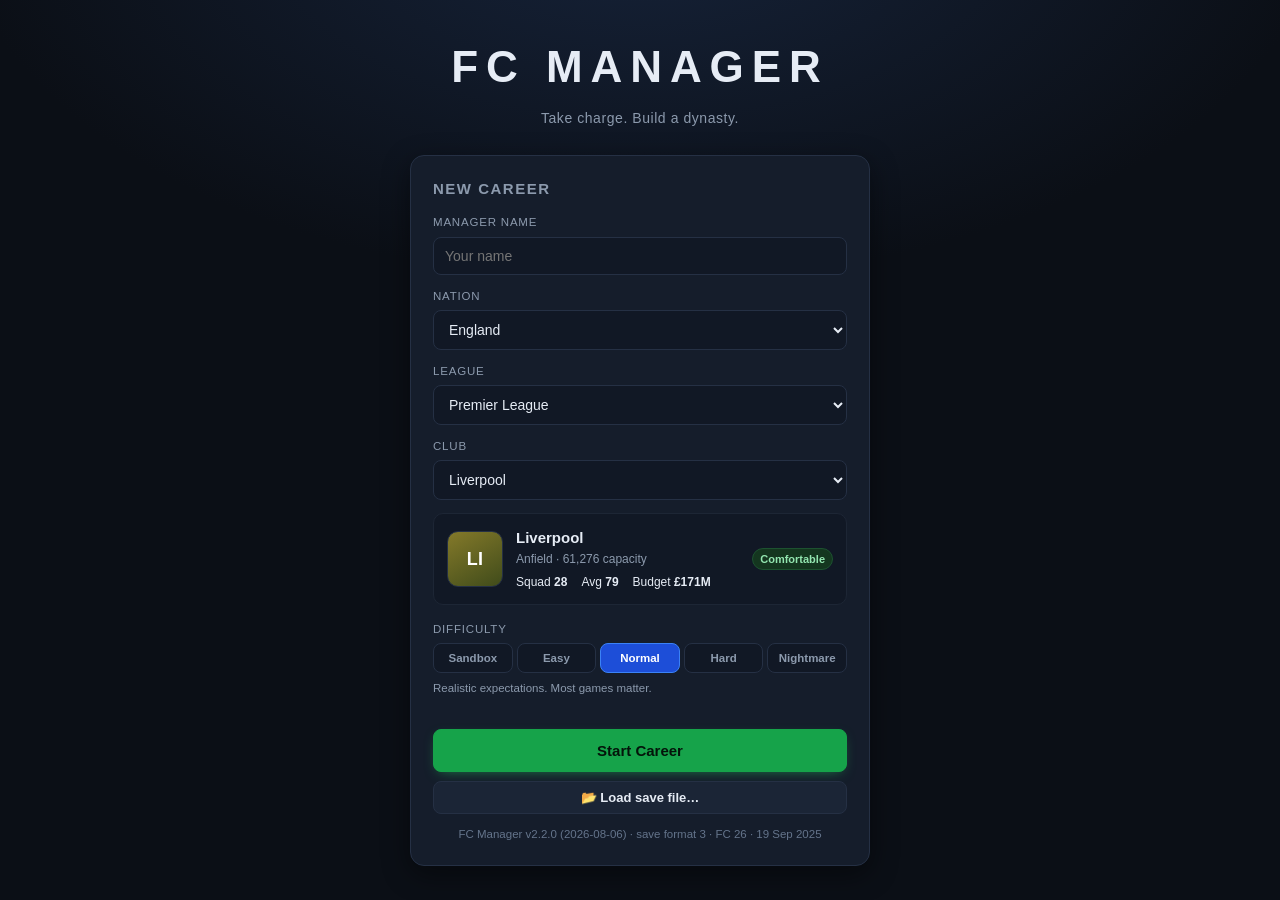
==== index.html @ 2af8ca12 "Make the interface work on phones and tablets The layout assumed a desktop. On a 375px screen the he" ====
<!DOCTYPE html>
<html lang="en">
<head>
<meta charset="utf-8">
<meta name="viewport" content="width=device-width, initial-scale=1">
<title>FC Manager</title>
<script>
  // Cache-bust the stylesheet the same way the modules are, so an updated
  // build never renders with a stale theme.
  document.write('<link rel="stylesheet" href="css/style.css?v=' + Date.now() + '">');
</script>
<link rel="icon" href="data:image/svg+xml,<svg xmlns='http://www.w3.org/2000/svg' viewBox='0 0 100 100'><text y='.9em' font-size='90'>⚽</text></svg>">
</head>
<body>

<!-- ============ Loading ============ -->
<div id="boot" class="boot">
  <div class="boot-inner">
    <div class="boot-badge">⚽</div>
    <h1>FC MANAGER</h1>
    <p id="boot-msg">Loading player database…</p>
    <div class="boot-bar"><div id="boot-bar-fill"></div></div>
  </div>
</div>

<!-- ============ Start screen ============ -->
<div id="start" class="screen-start hidden">
  <div class="start-hero">
    <h1>FC MANAGER</h1>
    <p class="tagline">Take charge. Build a dynasty.</p>
  </div>

  <div class="start-panel">
    <div id="start-continue" class="continue-box hidden">
      <div>
        <div class="cont-label">Continue your career</div>
        <div id="cont-detail" class="cont-detail"></div>
      </div>
      <button class="btn btn-primary" id="btn-continue">Continue</button>
    </div>

    <h2>New Career</h2>
    <label class="fld">
      <span>Manager name</span>
      <input type="text" id="mgr-name" placeholder="Your name" maxlength="28">
    </label>

    <label class="fld">
      <span>Nation</span>
      <select id="sel-country"></select>
    </label>

    <label class="fld">
      <span>League</span>
      <select id="sel-league"></select>
    </label>

    <label class="fld">
      <span>Club</span>
      <select id="sel-club"></select>
    </label>

    <div id="club-preview" class="club-preview"></div>

    <div class="fld">
      <span>Difficulty</span>
      <div id="diff-picker" class="diff-picker"></div>
      <div id="diff-blurb" class="diff-blurb"></div>
    </div>

    <button class="btn btn-primary btn-lg" id="btn-start">Start Career</button>

    <div class="load-file-row">
      <button class="btn" id="btn-loadfile">📂 Load save file…</button>
      <input type="file" id="file-input" accept=".fcsave,.json,application/json" hidden>
    </div>

    <p class="fineprint" id="start-version"></p>
  </div>
</div>

<!-- ============ Main app ============ -->
<div id="app" class="app hidden">
  <header class="topbar">
    <div class="tb-club">
      <div id="tb-badge" class="badge badge-sm"></div>
      <div>
        <div id="tb-clubname" class="tb-name"></div>
        <div id="tb-league" class="tb-sub"></div>
      </div>
    </div>

    <nav class="tabs" id="tabs"></nav>

    <div class="tb-right">
      <div class="tb-date">
        <div id="tb-day" class="tb-name"></div>
        <div id="tb-season" class="tb-sub"></div>
      </div>
      <button class="btn btn-primary" id="btn-advance">Continue</button>
      <button class="btn" id="btn-simnext" title="Simulate to your next match">Sim to match</button>
      <button class="btn btn-ghost" id="btn-save" title="Save game">Save</button>
      <span class="autosave-chip" id="autosave-chip" title="Autosave status">
        <i class="autosave-dot" id="autosave-dot"></i><span id="autosave-text">Autosave</span>
      </span>
      <span class="version-chip" id="version-chip" title="Game version"></span>
    </div>
  </header>

  <main id="view" class="view"></main>

  <!-- Phone-only action bar. The header's buttons move down here, where a
       thumb can reach them; CSS hides it on anything wider. -->
  <div class="mobile-actions" id="mobile-actions">
    <button class="btn btn-primary" id="m-advance">Continue</button>
    <button class="btn" id="m-simnext">Sim to match</button>
    <button class="btn btn-ghost btn-icon" id="m-save" title="Save game" aria-label="Save game">💾</button>
  </div>
</div>

<!-- ============ Modal ============ -->
<div id="modal" class="modal hidden">
  <div class="modal-back"></div>
  <div class="modal-box" id="modal-box"></div>
</div>
<div id="toasts" class="toasts"></div>

<script>
// Load modules in dependency order. Cache-busted during development so
// edits are always picked up.
(function () {
  // Always load fresh. Everything is served from disk/localhost, so caching
  // buys nothing here and stale modules are a real hazard after an update.
  var v = '?v=' + Date.now();
  ['js/core/version.js', 'js/core/settings.js', 'js/core/tags.js', 'js/core/rng.js',
   'js/core/util.js', 'js/core/names.js',
   'js/engine/player.js', 'js/engine/tactics.js', 'js/engine/match.js',
   'js/engine/competitions.js', 'js/engine/transfers.js', 'js/engine/youth.js',
   'js/engine/difficulty.js', 'js/engine/finance.js',
   'js/engine/awards.js', 'js/engine/training.js', 'js/engine/morale.js',
   'js/engine/nations.js', 'js/engine/international.js', 'js/engine/career.js',
   'js/engine/halloffame.js',
   'js/data/db-clubs.js', 'js/data/db-nations.js', 'js/data/db-names.js',
   'js/data/db-players.js', 'js/data/db-intl.js', 'js/engine/db.js', 'js/engine/game.js',
   'js/engine/save.js', 'js/engine/idb.js',
   'js/ui/comptheme.js', 'js/ui/ui.js', 'js/ui/screens.js', 'js/ui/career-screen.js',
   'js/ui/live.js', 'js/ui/app.js']
    .forEach(function (f) { document.write('<script src="' + f + v + '"><\/script>'); });
})();
</script>
</body>
</html>
---- css/style.css ----
/* ==========================================================================
   FC Manager - dark, dense, football-management UI
   ========================================================================== */

:root {
  --bg:        #0b0f16;
  --bg-2:      #111825;
  --panel:     #151d2b;
  --panel-2:   #1b2536;
  --line:      #253044;
  --line-soft: #1d2635;
  --text:      #e6ecf5;
  --text-dim:  #8c9aad;
  --text-mute: #64748b;
  --accent:    #22c55e;
  --accent-2:  #16a34a;
  --blue:      #3b82f6;
  --gold:      #f5b301;
  --red:       #ef4444;
  --purple:    #a855f7;

  --r-elite:   #22c55e;
  --r-great:   #84cc16;
  --r-good:    #eab308;
  --r-ok:      #f97316;
  --r-poor:    #ef4444;

  --radius: 10px;
  --shadow: 0 8px 28px rgba(0,0,0,.45);
  --mono: ui-monospace, SFMono-Regular, "SF Mono", Menlo, monospace;
  --sans: -apple-system, BlinkMacSystemFont, "Segoe UI", Inter, Roboto, sans-serif;
}

/* ==========================================================================
   Themes - each overrides the palette above
   ========================================================================== */
[data-theme="midnight"] {
  --bg: #070d1c; --bg-2: #0c1428; --panel: #101b33; --panel-2: #16243f;
  --line: #223354; --line-soft: #1a2842;
  --text: #e2ebfa; --text-dim: #8ea3c4; --text-mute: #5f7391;
  --accent: #3b82f6; --accent-2: #2563eb;
}
[data-theme="purple"] {
  --bg: #100a1c; --bg-2: #170f28; --panel: #1d1433; --panel-2: #261a44;
  --line: #382a5c; --line-soft: #2b2048;
  --text: #ece5fa; --text-dim: #a894c9; --text-mute: #7b6a97;
  --accent: #a855f7; --accent-2: #9333ea;
}
[data-theme="forest"] {
  --bg: #08130e; --bg-2: #0c1c15; --panel: #11251b; --panel-2: #173225;
  --line: #24462f; --line-soft: #1c3626;
  --text: #e3f5ea; --text-dim: #8fb8a1; --text-mute: #648472;
  --accent: #34d399; --accent-2: #10b981;
}
[data-theme="crimson"] {
  --bg: #150a0c; --bg-2: #1e0f12; --panel: #261418; --panel-2: #331b21;
  --line: #4d2831; --line-soft: #3b1f26;
  --text: #f8e6e9; --text-dim: #c9959f; --text-mute: #966b74;
  --accent: #f43f5e; --accent-2: #e11d48;
}
[data-theme="slate"] {
  --bg: #101418; --bg-2: #171c22; --panel: #1c232b; --panel-2: #242d37;
  --line: #333f4d; --line-soft: #28313c;
  --text: #e6ebf2; --text-dim: #94a3b8; --text-mute: #6b7a8d;
  --accent: #94a3b8; --accent-2: #64748b;
}
[data-theme="light"] {
  --bg: #eef2f7; --bg-2: #ffffff; --panel: #ffffff; --panel-2: #f1f5f9;
  --line: #d3dce6; --line-soft: #e4eaf1;
  --text: #15202b; --text-dim: #526375; --text-mute: #7d8b9c;
  --accent: #16a34a; --accent-2: #15803d;
  --shadow: 0 8px 28px rgba(20,35,60,.14);
}
[data-theme="light"] .btn-primary { color: #fff; }
[data-theme="light"] .rate { color: #08110b; }
[data-theme="light"] .r-poor { color: #fff; }
[data-theme="light"] .pitch {
  background:
    repeating-linear-gradient(0deg, #2c7a45 0 8%, #33884e30 8% 16%),
    linear-gradient(#2f8049, #2a7342);
  border-color: #24693a;
}
[data-theme="light"] .slot-name, [data-theme="light"] .slot-pos { color: #fff; }
[data-theme="light"] .goal-flash { background: rgba(240,245,250,.85); }
[data-theme="light"] .modal-back { background: rgba(20,35,60,.45); }
[data-theme="light"] ::-webkit-scrollbar-thumb { background: #c2ccd8; }

/* Compact density tightens vertical rhythm across the app. */
[data-density="compact"] tbody td { padding: 4px 8px; }
[data-density="compact"] .card-body { padding: 10px; }
[data-density="compact"] .view { padding: 11px; }
[data-density="compact"] .stat { padding: 7px 9px; }
[data-density="compact"] .stat b { font-size: 17px; }

* { box-sizing: border-box; }
html, body { height: 100%; }
body {
  margin: 0; background: var(--bg); color: var(--text);
  font: 14px/1.5 var(--sans);
  -webkit-font-smoothing: antialiased;
  overflow: hidden;
}
.hidden { display: none !important; }
button, input, select, textarea { font-family: inherit; font-size: inherit; color: inherit; }
/* Theme every form control by default so none render white-on-white. */
input, select, textarea {
  background: var(--bg-2); border: 1px solid var(--line); color: var(--text);
  border-radius: 7px; padding: 7px 9px; outline: none;
}
input:focus, select:focus, textarea:focus { border-color: var(--accent); }
select option { background: var(--bg-2); color: var(--text); }
input[type=checkbox] { padding: 0; accent-color: var(--accent); width: auto; }
input[type=range] { padding: 0; border: none; background: transparent; }
h1, h2, h3, h4 { margin: 0; font-weight: 650; letter-spacing: -.01em; }
a { color: var(--blue); }

/* ---------- Scrollbars ---------- */
::-webkit-scrollbar { width: 10px; height: 10px; }
::-webkit-scrollbar-track { background: transparent; }
::-webkit-scrollbar-thumb { background: #2a3547; border-radius: 6px; }
::-webkit-scrollbar-thumb:hover { background: #364761; }

/* ==========================================================================
   Motion & depth
   ========================================================================== */
@media (prefers-reduced-motion: reduce) {
  *, *::before, *::after {
    animation-duration: .01ms !important; animation-iteration-count: 1 !important;
    transition-duration: .01ms !important;
  }
}

/* A slow-drifting aura behind the whole app, tinted by the active theme. */
body::before {
  content: ''; position: fixed; inset: -30%; z-index: 0; pointer-events: none;
  background:
    radial-gradient(38% 32% at 22% 18%, color-mix(in srgb, var(--accent) 16%, transparent), transparent 70%),
    radial-gradient(34% 30% at 82% 12%, color-mix(in srgb, var(--blue) 14%, transparent), transparent 70%),
    radial-gradient(40% 34% at 62% 88%, color-mix(in srgb, var(--purple) 12%, transparent), transparent 72%);
  filter: blur(38px); opacity: .55;
  animation: auraDrift 34s ease-in-out infinite alternate;
}
@keyframes auraDrift {
  0%   { transform: translate3d(0,0,0) scale(1); }
  50%  { transform: translate3d(2.5%, -2%, 0) scale(1.06); }
  100% { transform: translate3d(-2%, 2.5%, 0) scale(1.03); }
}
.app, .screen-start, .boot, .modal, .toasts { position: relative; z-index: 1; }

/* Cards lift and catch a faint accent edge on hover. */
.card {
  transition: transform .18s cubic-bezier(.2,.8,.3,1), box-shadow .18s, border-color .18s;
}
.card:hover {
  border-color: color-mix(in srgb, var(--accent) 26%, var(--line));
  box-shadow: 0 10px 30px -12px rgba(0,0,0,.55),
              0 0 0 1px color-mix(in srgb, var(--accent) 10%, transparent);
}
.card-head {
  background: linear-gradient(135deg,
    color-mix(in srgb, var(--accent) 7%, var(--panel-2)), var(--panel-2) 60%);
}

/* Screens fade up as you switch tabs. */
.view > * { animation: viewIn .26s cubic-bezier(.2,.8,.3,1); }
@keyframes viewIn { from { opacity: 0; transform: translateY(7px); } }

/* Buttons get a subtle sheen and press feedback. */
.btn { position: relative; overflow: hidden; }
.btn::after {
  content: ''; position: absolute; inset: 0;
  background: linear-gradient(120deg, transparent 30%,
    rgba(255,255,255,.13) 50%, transparent 70%);
  transform: translateX(-120%); transition: transform .5s ease;
}
.btn:hover::after { transform: translateX(120%); }
.btn-primary {
  background: linear-gradient(135deg, var(--accent), var(--accent-2));
  box-shadow: 0 4px 14px -6px color-mix(in srgb, var(--accent) 70%, transparent);
}
.btn-primary:hover {
  box-shadow: 0 6px 20px -6px color-mix(in srgb, var(--accent) 85%, transparent);
}

/* Tabs glide, with an animated underline on the active one. */
.tab { transition: color .15s, background .15s; }
.tab.active::after {
  content: ''; position: absolute; left: 10px; right: 10px; bottom: 2px; height: 2px;
  border-radius: 2px; background: linear-gradient(90deg, var(--accent), var(--blue));
  animation: tabUnderline .28s cubic-bezier(.2,.8,.3,1);
}
@keyframes tabUnderline { from { transform: scaleX(0); opacity: 0; } }

/* Modals scale in from slightly small. */
.modal-box { animation: modalIn .22s cubic-bezier(.2,.8,.3,1); }
@keyframes modalIn { from { opacity: 0; transform: translateY(10px) scale(.985); } }
.modal-back { animation: fadeIn .2s ease; }
@keyframes fadeIn { from { opacity: 0; } }

/* Rating chips glow faintly at the elite end. */
.rate { transition: transform .12s; }
.r-elite { box-shadow: 0 0 12px -2px color-mix(in srgb, var(--r-elite) 60%, transparent); }
tbody tr { transition: background .12s; }

/* Progress bars fill smoothly rather than snapping. */
.bar > i, .dev-fill, .momentum-fill { transition: width .5s cubic-bezier(.2,.8,.3,1); }

/* ==========================================================================
   Boot + start
   ========================================================================== */
.boot, .screen-start {
  position: fixed; inset: 0; display: flex; align-items: center; justify-content: center;
  background: radial-gradient(1100px 600px at 50% -10%, #16233a 0%, var(--bg) 62%);
  z-index: 60;
}
.boot-inner { text-align: center; }
.boot-badge { font-size: 54px; margin-bottom: 6px; }
.boot h1 { font-size: 30px; letter-spacing: .16em; margin-bottom: 8px; }
.boot p { color: var(--text-dim); margin: 0 0 20px; font-size: 13px; }
.boot-bar { width: 260px; height: 4px; background: var(--panel-2); border-radius: 3px; overflow: hidden; margin: 0 auto; }
#boot-bar-fill { height: 100%; width: 8%; background: var(--accent); transition: width .35s ease; }

.screen-start { flex-direction: column; gap: 26px; overflow: auto; padding: 40px 20px; }
.start-hero { text-align: center; }
.start-hero h1 { font-size: 44px; letter-spacing: .18em; }
.tagline { color: var(--text-dim); margin: 8px 0 0; letter-spacing: .04em; }
.start-panel {
  width: min(460px, 94vw); background: var(--panel); border: 1px solid var(--line);
  border-radius: 14px; padding: 22px; box-shadow: var(--shadow);
}
.start-panel h2 { font-size: 15px; margin-bottom: 14px; color: var(--text-dim);
  text-transform: uppercase; letter-spacing: .1em; font-weight: 600; }
.fld { display: block; margin-bottom: 13px; }
.fld > span { display: block; font-size: 11.5px; color: var(--text-dim);
  text-transform: uppercase; letter-spacing: .07em; margin-bottom: 5px; }
.fld input, .fld select {
  width: 100%; padding: 10px 11px; background: var(--bg-2);
  border: 1px solid var(--line); border-radius: 8px; outline: none;
}
.fld input:focus, .fld select:focus { border-color: var(--accent); }
.continue-box {
  display: flex; align-items: center; justify-content: space-between; gap: 12px;
  background: var(--panel-2); border: 1px solid var(--line);
  border-radius: 10px; padding: 13px 15px; margin-bottom: 20px;
}
.cont-label { font-size: 11px; text-transform: uppercase; letter-spacing: .08em; color: var(--text-dim); }
.cont-detail { font-weight: 600; margin-top: 2px; }
.club-preview {
  background: var(--bg-2); border: 1px solid var(--line-soft); border-radius: 10px;
  padding: 13px; margin: 4px 0 16px; min-height: 74px;
}
.fineprint { color: var(--text-mute); font-size: 11.5px; text-align: center; margin: 12px 0 0; }
.load-file-row { margin-top: 9px; }
.load-file-row .btn { width: 100%; }

.version-chip {
  font-size: 10.5px; color: var(--text-mute); font-family: var(--mono);
  border: 1px solid var(--line); border-radius: 5px; padding: 2px 6px;
  white-space: nowrap; cursor: default;
}

/* ==========================================================================
   Buttons
   ========================================================================== */
.btn {
  border: 1px solid var(--line); background: var(--panel-2); color: var(--text);
  padding: 8px 14px; border-radius: 8px; cursor: pointer; font-weight: 600;
  font-size: 13px; transition: background .13s, border-color .13s, transform .06s;
  white-space: nowrap;
}
.btn:hover { background: #243146; border-color: #33445e; }
.btn:active { transform: translateY(1px); }
.btn-primary { background: var(--accent-2); border-color: var(--accent-2); color: #04140a; }
.btn-primary:hover { background: var(--accent); border-color: var(--accent); }
.btn-ghost { background: transparent; }
.btn-danger { background: #7f1d1d; border-color: #991b1b; }
.btn-danger:hover { background: #991b1b; }
.btn-lg { width: 100%; padding: 12px; font-size: 15px; margin-top: 6px; }
.btn-sm { padding: 5px 9px; font-size: 12px; }
.btn:disabled { opacity: .42; cursor: not-allowed; }

/* ==========================================================================
   App shell
   ========================================================================== */
.app { display: flex; flex-direction: column; height: 100%; }
.topbar {
  display: flex; align-items: center; gap: 18px; padding: 9px 16px;
  background: var(--bg-2); border-bottom: 1px solid var(--line); flex: none;
}
.tb-club { display: flex; align-items: center; gap: 10px; min-width: 170px; flex: none; }
.tb-name { font-weight: 650; font-size: 13.5px; line-height: 1.25; white-space: nowrap; }
.tb-sub { font-size: 11px; color: var(--text-dim); white-space: nowrap; }
.tb-right { margin-left: auto; display: flex; align-items: center; gap: 10px; flex: none; }
.tb-date { text-align: right; margin-right: 4px; white-space: nowrap; }

/* Scroll rather than wrap, so the header stays a single row at any width. */
.tabs {
  display: flex; gap: 2px; flex-wrap: nowrap; overflow-x: auto;
  scrollbar-width: none; -ms-overflow-style: none; min-width: 0;
}
.tabs::-webkit-scrollbar { display: none; }
.tab {
  padding: 7px 10px; border-radius: 7px; cursor: pointer; font-size: 13px;
  color: var(--text-dim); font-weight: 550; border: 1px solid transparent;
  position: relative; white-space: nowrap;
}
.tab:hover { color: var(--text); background: var(--panel); }
.tab.active { color: var(--text); background: var(--panel); border-color: var(--line); }
.tab .pip {
  position: absolute; top: 3px; right: 4px; min-width: 15px; height: 15px;
  background: var(--red); color: #fff; border-radius: 8px; font-size: 10px;
  display: flex; align-items: center; justify-content: center; padding: 0 4px; font-weight: 700;
}

.view { flex: 1; overflow: auto; padding: 16px; }

/* ==========================================================================
   Layout primitives
   ========================================================================== */
.grid { display: grid; gap: 14px; }
.g-2 { grid-template-columns: 1fr 1fr; }
.g-3 { grid-template-columns: repeat(3, 1fr); }
.g-side { grid-template-columns: 1.55fr 1fr; }
.g-tactics { grid-template-columns: 1.25fr 1fr; }
@media (max-width: 1150px) {
  .g-side, .g-tactics, .g-2, .g-3 { grid-template-columns: 1fr; }
}

.card {
  background: var(--panel); border: 1px solid var(--line);
  border-radius: var(--radius); overflow: hidden;
}
.card-head {
  display: flex; align-items: center; justify-content: space-between; gap: 10px;
  padding: 11px 14px; border-bottom: 1px solid var(--line-soft); background: var(--panel-2);
}
.card-head h3 { font-size: 12px; text-transform: uppercase; letter-spacing: .09em; color: var(--text-dim); }
.card-body { padding: 14px; }
.card-body.flush { padding: 0; }
.section-title {
  font-size: 12px; text-transform: uppercase; letter-spacing: .09em;
  color: var(--text-dim); margin: 20px 0 9px; font-weight: 650;
}
.stack { display: flex; flex-direction: column; gap: 14px; }
.row { display: flex; align-items: center; gap: 9px; }
.row-between { display: flex; align-items: center; justify-content: space-between; gap: 9px; }
.spacer { flex: 1; }
.muted { color: var(--text-dim); }
.mute2 { color: var(--text-mute); }
.small { font-size: 12px; }
.tiny { font-size: 11px; }
.mono { font-family: var(--mono); }
.center { text-align: center; }
.right { text-align: right; }
.nowrap { white-space: nowrap; }

/* ==========================================================================
   Badges (club crests)
   ========================================================================== */
.badge {
  width: 34px; height: 34px; border-radius: 7px; flex: none;
  display: flex; align-items: center; justify-content: center;
  font-weight: 800; font-size: 12px; letter-spacing: .01em;
  background: linear-gradient(150deg, #2b3a52 0%, #1b2536 100%);
  border: 1px solid var(--line); color: #fff; overflow: hidden;
  background-size: cover; background-position: center;
}
.badge img { width: 100%; height: 100%; object-fit: contain; }
/* Flags are rectangular artwork, so they fill the tile rather than sit
   inside it the way a crest does. */
.badge-flag { border-radius: 4px; }
.badge-flag img { object-fit: cover; }
.badge-xs { width: 17px; height: 17px; font-size: 7.5px; border-radius: 3px; }
/* Segment buttons that carry a crest or flag alongside the name. */
.seg-btn-team { display: inline-flex; align-items: center; gap: 7px; }
.badge-sm { width: 28px; height: 28px; font-size: 10.5px; border-radius: 6px; }
.badge-lg { width: 56px; height: 56px; font-size: 18px; border-radius: 11px; }
.badge-xl { width: 76px; height: 76px; font-size: 23px; border-radius: 14px; }

/* ==========================================================================
   Tables
   ========================================================================== */
table { width: 100%; border-collapse: collapse; font-size: 13px; }
thead th {
  text-align: left; font-size: 11px; text-transform: uppercase; letter-spacing: .06em;
  color: var(--text-mute); font-weight: 650; padding: 8px 9px;
  border-bottom: 1px solid var(--line); background: var(--panel-2);
  position: sticky; top: 0; z-index: 2; cursor: pointer; user-select: none;
}
thead th.nosort { cursor: default; }
thead th:hover:not(.nosort) { color: var(--text); }
tbody td { padding: 7px 9px; border-bottom: 1px solid var(--line-soft); }
tbody tr:hover { background: rgba(255,255,255,.032); }
tbody tr.clickable { cursor: pointer; }
tbody tr.is-user { background: rgba(34,197,94,.10); }
tbody tr.is-user:hover { background: rgba(34,197,94,.15); }
.t-num { text-align: right; font-variant-numeric: tabular-nums; }
.t-c { text-align: center; }

.table-wrap { overflow: auto; max-height: 100%; }

/* Zone markers on league tables */
.zone { display: inline-block; width: 3px; height: 15px; border-radius: 2px; margin-right: 7px;
  vertical-align: -3px; }
.z-ucl { background: var(--blue); }
.z-uel { background: var(--purple); }
.z-uecl { background: #0ea5e9; }
.z-rel { background: var(--red); }
.z-none { background: transparent; }

/* ==========================================================================
   Ratings / pills
   ========================================================================== */
.rate {
  display: inline-flex; align-items: center; justify-content: center;
  min-width: 26px; padding: 2px 5px; border-radius: 5px; font-weight: 750;
  font-size: 12px; font-variant-numeric: tabular-nums; color: #08110b;
}
.r-elite { background: var(--r-elite); }
.r-great { background: var(--r-great); }
.r-good  { background: var(--r-good); }
.r-ok    { background: var(--r-ok); color: #150802; }
.r-poor  { background: var(--r-poor); color: #fff; }

.pill {
  display: inline-block; padding: 2px 7px; border-radius: 20px; font-size: 11px;
  background: var(--panel-2); border: 1px solid var(--line); color: var(--text-dim);
  font-weight: 600; white-space: nowrap;
}
.pill-pos { background: #1e3a5f; border-color: #2c5183; color: #bcd7ff; }
.pill-gk  { background: #4a3410; border-color: #6b4c17; color: #ffd894; }
.pill-warn{ background: #4a2410; border-color: #7c3c18; color: #ffbe8f; }
.pill-good{ background: #14361f; border-color: #1d5230; color: #93e6b0; }
.pill-bad { background: #45161a; border-color: #6b2027; color: #ffabb2; }

.form-dots { display: inline-flex; gap: 3px; }
.fd { width: 17px; height: 17px; border-radius: 4px; font-size: 10px; font-weight: 800;
  display: flex; align-items: center; justify-content: center; color: #0a0f14; }
.fd-W { background: var(--accent); }
.fd-D { background: #6b7280; color: #fff; }
.fd-L { background: var(--red); color: #fff; }

.bar { height: 5px; background: var(--panel-2); border-radius: 3px; overflow: hidden; }
.bar > i { display: block; height: 100%; background: var(--accent); border-radius: 3px; }
.bar.warn > i { background: var(--gold); }
.bar.bad > i { background: var(--red); }

/* ==========================================================================
   Dashboard
   ========================================================================== */
.next-match { display: flex; align-items: center; justify-content: center; gap: 18px; padding: 8px 0 14px; }
.nm-side { display: flex; flex-direction: column; align-items: center; gap: 7px; width: 130px; text-align: center; }
.nm-vs { font-size: 20px; font-weight: 800; color: var(--text-mute); }
.nm-meta { text-align: center; color: var(--text-dim); font-size: 12px; }

.stat-row { display: flex; gap: 10px; flex-wrap: wrap; }
.stat {
  flex: 1; min-width: 88px; background: var(--panel-2); border: 1px solid var(--line-soft);
  border-radius: 9px; padding: 10px 11px;
}
.stat b { display: block; font-size: 19px; font-weight: 750; line-height: 1.2; }
.stat span { font-size: 10.5px; color: var(--text-dim); text-transform: uppercase; letter-spacing: .06em; }

.inbox-item {
  padding: 10px 14px; border-bottom: 1px solid var(--line-soft); cursor: pointer;
  display: flex; gap: 10px; align-items: flex-start;
}
.inbox-item:hover { background: rgba(255,255,255,.03); }
.inbox-item.unread { background: rgba(59,130,246,.06); }
.inbox-item.unread .ii-title { color: #fff; }
.ii-icon { font-size: 15px; width: 20px; text-align: center; flex: none; margin-top: 1px; }
.ii-title { font-weight: 620; font-size: 13px; }
.ii-body { color: var(--text-dim); font-size: 12px; margin-top: 2px; }
.ii-day { color: var(--text-mute); font-size: 11px; margin-left: auto; flex: none; }

/* ==========================================================================
   Pitch / tactics
   ========================================================================== */
.pitch {
  /* Keep the whole XI on screen without scrolling; player positions are
     percentage-based so they stay correct when the board is compressed. */
  position: relative; width: 100%; aspect-ratio: 68 / 95;
  max-height: calc(100vh - 215px); min-height: 400px;
  background:
    repeating-linear-gradient(0deg, #16351f 0 8%, #17392230 8% 16%),
    linear-gradient(#183a22, #15301d);
  border: 2px solid #2c5a3a; border-radius: 8px; overflow: hidden;
}
.pitch::before, .pitch::after {
  content: ''; position: absolute; left: 22%; width: 56%; height: 13%;
  border: 2px solid rgba(255,255,255,.20);
}
.pitch::before { top: -2px; border-top: none; }
.pitch::after { bottom: -2px; border-bottom: none; }
.pitch-mid {
  position: absolute; left: 0; right: 0; top: 50%; height: 2px;
  background: rgba(255,255,255,.20);
}
.pitch-circle {
  position: absolute; left: 50%; top: 50%; width: 27%; aspect-ratio: 1;
  transform: translate(-50%,-50%); border: 2px solid rgba(255,255,255,.20); border-radius: 50%;
}

.slot {
  position: absolute; transform: translate(-50%, 50%);
  width: 62px; text-align: center; cursor: grab; user-select: none;
}
.slot:active { cursor: grabbing; }
.slot-shirt {
  width: 40px; height: 40px; margin: 0 auto 3px; border-radius: 50%;
  background: var(--panel); border: 2px solid var(--accent);
  display: flex; align-items: center; justify-content: center;
  font-weight: 800; font-size: 13px; box-shadow: 0 2px 10px rgba(0,0,0,.5);
  transition: transform .1s, border-color .1s;
}
.slot:hover .slot-shirt { transform: scale(1.09); }
.slot.drag-over .slot-shirt { border-color: var(--gold); transform: scale(1.14); }
.slot.empty .slot-shirt { border-color: var(--red); border-style: dashed; color: var(--text-mute); }
.slot-name {
  font-size: 10.5px; font-weight: 600; line-height: 1.2;
  text-shadow: 0 1px 4px #000; white-space: nowrap; overflow: hidden; text-overflow: ellipsis;
}
.slot-pos { font-size: 9.5px; color: #9fe6b6; text-shadow: 0 1px 3px #000; font-weight: 700; }
.slot-warn .slot-pos { color: var(--gold); }

.bench-list { display: flex; flex-direction: column; gap: 3px; max-height: 340px; overflow: auto; }
.bench-row {
  display: flex; align-items: center; gap: 8px; padding: 5px 8px; border-radius: 7px;
  background: var(--panel-2); cursor: grab; border: 1px solid transparent; font-size: 12.5px;
}
.bench-row:hover { border-color: var(--line); }
.bench-row.drag-over { border-color: var(--gold); }
.bench-row.injured { opacity: .5; }

.instr { display: grid; grid-template-columns: auto 1fr auto; gap: 8px 11px; align-items: center; }
.instr label { font-size: 12px; color: var(--text-dim); }
.instr input[type=range] { width: 100%; accent-color: var(--accent); }
.instr select {
  padding: 6px 9px; background: var(--bg-2); border: 1px solid var(--line);
  border-radius: 7px; outline: none; font-size: 12.5px;
}
.instr select:focus { border-color: var(--accent); }
.instr .val { font-size: 11.5px; color: var(--text); min-width: 72px; text-align: right; font-weight: 600; }

/* ==========================================================================
   Match view
   ========================================================================== */
.mv-score {
  display: flex; align-items: center; justify-content: center; gap: 22px;
  padding: 18px 0 10px;
}
.mv-goals { font-size: 42px; font-weight: 800; font-variant-numeric: tabular-nums; }
.mv-team { display: flex; flex-direction: column; align-items: center; gap: 8px; width: 150px; text-align: center; }
.mv-min { text-align: center; color: var(--gold); font-weight: 700; font-size: 13px; letter-spacing: .06em; }
.mv-feed { max-height: 300px; overflow: auto; }
.ev {
  display: flex; gap: 10px; padding: 7px 12px; border-bottom: 1px solid var(--line-soft);
  font-size: 13px; align-items: baseline;
}
.ev-min { font-family: var(--mono); color: var(--text-mute); width: 34px; flex: none; font-size: 12px; }
.ev.goal { background: rgba(34,197,94,.09); }
.ev.red { background: rgba(239,68,68,.09); }
.ev-away { flex-direction: row-reverse; text-align: right; }

.mv-stats { display: flex; flex-direction: column; gap: 9px; }
.msrow { display: grid; grid-template-columns: 42px 1fr 42px; gap: 9px; align-items: center; font-size: 12px; }
.msbar { display: flex; height: 6px; border-radius: 3px; overflow: hidden; background: var(--panel-2); }
.msbar i:first-child { background: var(--accent); }
.msbar i:last-child { background: var(--blue); }
.mslabel { text-align: center; font-size: 10.5px; color: var(--text-dim);
  text-transform: uppercase; letter-spacing: .06em; }

/* ==========================================================================
   Modal / toast
   ========================================================================== */
.modal { position: fixed; inset: 0; z-index: 70; display: flex; align-items: center; justify-content: center; padding: 20px; }
.modal-back { position: absolute; inset: 0; background: rgba(3,6,11,.78); backdrop-filter: blur(3px); }
.modal-box {
  position: relative; background: var(--panel); border: 1px solid var(--line);
  border-radius: 14px; box-shadow: var(--shadow);
  width: min(760px, 96vw); max-height: 90vh; overflow: auto;
}
.modal-head {
  display: flex; align-items: center; gap: 12px; padding: 15px 18px;
  border-bottom: 1px solid var(--line-soft); position: sticky; top: 0;
  background: var(--panel); z-index: 3;
}
.modal-head h2 { font-size: 17px; }
.modal-body { padding: 18px; }
.modal-foot {
  /* Must wrap: player profiles carry up to eight actions and anything that
     overflows a single row gets clipped off the edge of the dialog. */
  display: flex; gap: 8px; justify-content: flex-end; flex-wrap: wrap;
  padding: 13px 18px; border-top: 1px solid var(--line-soft);
  position: sticky; bottom: 0;
  background: linear-gradient(180deg, transparent, var(--panel) 22%);
  backdrop-filter: blur(6px);
}
.x-close { margin-left: auto; background: none; border: none; color: var(--text-dim);
  font-size: 22px; cursor: pointer; line-height: 1; padding: 0 4px; }
.x-close:hover { color: #fff; }

.toasts { position: fixed; bottom: 18px; right: 18px; z-index: 90;
  display: flex; flex-direction: column; gap: 9px; pointer-events: none; }
.toast {
  background: var(--panel); border: 1px solid var(--line); border-left: 3px solid var(--accent);
  border-radius: 9px; padding: 11px 15px; box-shadow: var(--shadow);
  font-size: 13px; max-width: 340px; animation: slidein .22s ease;
}
.toast.bad { border-left-color: var(--red); }
.toast.warn { border-left-color: var(--gold); }
@keyframes slidein { from { opacity: 0; transform: translateX(22px); } }

/* ==========================================================================
   Player profile
   ========================================================================== */
.pp-head { display: flex; gap: 16px; align-items: center; }
.pp-name { font-size: 21px; font-weight: 720; }
.pp-meta { color: var(--text-dim); font-size: 12.5px; margin-top: 3px; }
.pp-ovr { margin-left: auto; text-align: center; }
.pp-ovr b { display: block; font-size: 34px; font-weight: 800; line-height: 1; }
.pp-ovr span { font-size: 10.5px; color: var(--text-dim); text-transform: uppercase; letter-spacing: .08em; }

.face-grid { display: grid; grid-template-columns: repeat(3, 1fr); gap: 9px; }
.face {
  background: var(--panel-2); border: 1px solid var(--line-soft);
  border-radius: 8px; padding: 8px 10px;
}
.face .lbl { font-size: 10px; color: var(--text-dim); text-transform: uppercase; letter-spacing: .07em; }
.face .v { font-size: 19px; font-weight: 760; line-height: 1.25; }

.attr-grid { display: grid; grid-template-columns: repeat(2, 1fr); gap: 4px 20px; }
.attr { display: flex; align-items: center; gap: 8px; font-size: 12.5px; }
.attr .an { flex: 1; color: var(--text-dim); }
.attr .av { font-weight: 700; width: 22px; text-align: right; font-variant-numeric: tabular-nums; }
.attr .bar { width: 54px; flex: none; }

/* ==========================================================================
   Misc
   ========================================================================== */
.filters { display: flex; gap: 8px; flex-wrap: wrap; align-items: center; margin-bottom: 12px; }
.filters input, .filters select {
  padding: 7px 10px; background: var(--bg-2); border: 1px solid var(--line);
  border-radius: 7px; outline: none; font-size: 13px;
}
.filters input:focus, .filters select:focus { border-color: var(--accent); }
.filters input[type=text] { min-width: 190px; }

.empty { text-align: center; color: var(--text-mute); padding: 34px 16px; font-size: 13px; }
.kv { display: grid; grid-template-columns: auto 1fr; gap: 5px 14px; font-size: 13px; }
.kv .k { color: var(--text-dim); }
.kv .v { text-align: right; font-weight: 600; }

/* ---------- Segmented control ---------- */
.seg { display: inline-flex; gap: 2px; background: var(--bg-2);
  border: 1px solid var(--line); border-radius: 9px; padding: 3px; flex-wrap: wrap; }
.seg-btn {
  border: none; background: transparent; color: var(--text-dim); cursor: pointer;
  padding: 6px 12px; border-radius: 7px; font-size: 12.5px; font-weight: 600;
}
.seg-btn:hover { color: var(--text); background: var(--panel); }
.seg-btn.active { background: var(--accent-2); color: #04140a; }

/* ---------- Player picker ---------- */
.pick-list { max-height: 52vh; overflow: auto; display: flex; flex-direction: column; gap: 2px; }
.pick-row {
  display: flex; align-items: center; gap: 9px; padding: 7px 10px; border-radius: 8px;
  background: var(--panel-2); border: 1px solid transparent; cursor: pointer; font-size: 13px;
}
.pick-row:hover { border-color: var(--accent); background: #1f2b3d; }
.pick-row.unavailable { opacity: .55; }

/* ---------- Calendar ---------- */
.cal-grid { display: grid; grid-template-columns: repeat(7, 1fr); gap: 5px; }
.cal-dow {
  text-align: center; font-size: 10.5px; text-transform: uppercase; letter-spacing: .07em;
  color: var(--text-mute); font-weight: 650; padding-bottom: 3px;
}
.cal-cell {
  min-height: 62px; background: var(--panel-2); border: 1px solid var(--line-soft);
  border-radius: 8px; padding: 5px 6px; position: relative;
}
.cal-blank { background: transparent; border: none; }
.cal-past { opacity: .55; }
.cal-today { border-color: var(--accent); box-shadow: inset 0 0 0 1px var(--accent); }
.cal-clickable { cursor: pointer; }
.cal-clickable:hover { border-color: var(--blue); background: #1d2739; }
.cal-num { font-size: 11px; color: var(--text-dim); font-weight: 650; }
.cal-fx {
  margin-top: 3px; display: flex; align-items: center; gap: 4px; cursor: pointer;
  background: var(--panel); border-radius: 6px; padding: 3px 5px; font-size: 11px;
  border-left: 2px solid var(--blue);
}
.cal-fx:hover { background: #26334a; }
.cal-fx.played { border-left-color: var(--text-mute); }
.cal-fx > span { white-space: nowrap; }
.cal-opp { overflow: hidden; text-overflow: ellipsis; white-space: nowrap; font-weight: 600; min-width: 0; }
.cal-fx .fd { width: 14px; height: 14px; font-size: 9px; }

/* ---------- Difficulty picker ---------- */
.diff-picker { display: grid; grid-template-columns: repeat(5, 1fr); gap: 4px; }
.diff-btn {
  padding: 8px 4px; border-radius: 8px; border: 1px solid var(--line);
  background: var(--bg-2); color: var(--text-dim); cursor: pointer;
  font-size: 11.5px; font-weight: 650;
}
.diff-btn:hover { color: var(--text); border-color: #33445e; }
.diff-btn.active { color: #fff; }
.diff-btn.diff-purple.active { background: #6b21a8; border-color: var(--purple); }
.diff-btn.diff-green.active  { background: #15803d; border-color: var(--accent); }
.diff-btn.diff-blue.active   { background: #1d4ed8; border-color: var(--blue); }
.diff-btn.diff-gold.active   { background: #a16207; border-color: var(--gold); }
.diff-btn.diff-red.active    { background: #991b1b; border-color: var(--red); }
.diff-blurb { font-size: 11.5px; color: var(--text-dim); margin-top: 7px; min-height: 30px; line-height: 1.45; }

/* ---------- God mode ---------- */
.btn-god { background: #6b21a8; border-color: var(--purple); color: #fff; }
.btn-god:hover { background: #7e22ce; border-color: #c084fc; }
/* Specificity has to beat the base .notice rule defined further down. */
.notice.notice-god {
  background: rgba(168,85,247,.11); border-color: rgba(168,85,247,.38); color: #ddb6fb;
}
.notice.notice-good {
  background: rgba(34,197,94,.10); border-color: rgba(34,197,94,.35); color: #8fe6ad;
}

/* ---------- Donut chart ---------- */
.chart-row { display: flex; gap: 18px; align-items: center; flex-wrap: wrap; }
.donut { width: 190px; height: 190px; flex: none; }
.donut-seg { transition: opacity .12s; cursor: default; }
.donut-seg:hover { opacity: .75; }
.donut-centre {
  fill: var(--text); font-size: 19px; font-weight: 750; text-anchor: middle;
  font-family: var(--sans);
}
.donut-sub {
  fill: var(--text-mute); font-size: 9.5px; text-anchor: middle;
  text-transform: uppercase; letter-spacing: .07em; font-family: var(--sans);
}
.legend { flex: 1; min-width: 190px; display: flex; flex-direction: column; gap: 3px; }
.legend-row { display: flex; align-items: center; gap: 8px; font-size: 12.5px; }
.legend-dot { width: 9px; height: 9px; border-radius: 3px; flex: none; }
.legend-label { flex: 1; color: var(--text-dim); }
.legend-val { font-weight: 650; font-variant-numeric: tabular-nums; }
.legend-pct { width: 34px; text-align: right; color: var(--text-mute); font-size: 11.5px; }

/* ---------- Deal / negotiation grid ---------- */
.deal-grid {
  display: grid; grid-template-columns: auto minmax(110px, 150px) 1fr;
  gap: 8px 11px; align-items: center;
}
.deal-lbl { font-size: 12.5px; color: var(--text-dim); }
.deal-hint { font-size: 11px; color: var(--text-mute); }
.deal-grid input, .deal-grid select { width: 100%; }

.stat b.neg { color: var(--red); }

.diff-pill.diff-purple { background: #4a1d6b; border-color: var(--purple); color: #e5c7fb; }
.diff-pill.diff-green  { background: #14361f; border-color: var(--accent); color: #93e6b0; }
.diff-pill.diff-blue   { background: #1e3a5f; border-color: var(--blue); color: #bcd7ff; }
.diff-pill.diff-gold   { background: #4a3410; border-color: var(--gold); color: #ffd894; }
.diff-pill.diff-red    { background: #45161a; border-color: var(--red); color: #ffabb2; }

/* ==========================================================================
   Live match
   ========================================================================== */
.modal-box.live-box { width: min(1020px, 97vw); max-height: 94vh; overflow: hidden;
  display: flex; flex-direction: column; position: relative; }

.live-head {
  display: flex; align-items: center; justify-content: center; gap: 26px;
  padding: 16px 18px 10px; background: linear-gradient(180deg, #17223a, var(--panel));
  flex: none;
}
.live-team { display: flex; flex-direction: column; align-items: center; gap: 6px; width: 150px; }
.live-team-name { font-size: 12.5px; font-weight: 650; text-align: center; }
.live-score-box { text-align: center; min-width: 120px; }
.live-score { font-size: 40px; font-weight: 800; font-variant-numeric: tabular-nums; line-height: 1; }
.live-clock { font-size: 13px; color: var(--gold); font-weight: 700; margin-top: 5px;
  font-variant-numeric: tabular-nums; }
.live-strip { text-align: center; font-size: 11px; color: var(--text-mute);
  text-transform: uppercase; letter-spacing: .09em; padding-bottom: 9px; flex: none; }

.momentum { height: 4px; background: var(--blue); position: relative; flex: none; }
.momentum-fill { position: absolute; left: 0; top: 0; bottom: 0; background: var(--accent);
  transition: width .4s ease; }

.live-body { display: grid; grid-template-columns: 1.35fr 1fr; gap: 0; flex: 1; min-height: 0; }
@media (max-width: 820px) { .live-body { grid-template-columns: 1fr; } }
.live-feed { overflow-y: auto; padding: 10px 14px; border-right: 1px solid var(--line-soft);
  min-height: 260px; }
.live-panel { overflow-y: auto; padding: 10px 14px; }
.live-panel-title { font-size: 11px; text-transform: uppercase; letter-spacing: .08em;
  color: var(--text-mute); font-weight: 650; margin: 4px 0 8px; }
.live-stats { margin-bottom: 16px; display: flex; flex-direction: column; gap: 8px; }

.live-ev { display: flex; gap: 9px; padding: 5px 0; font-size: 13px; align-items: baseline;
  border-bottom: 1px solid rgba(255,255,255,.035); animation: liveIn .22s ease; }
@keyframes liveIn { from { opacity: 0; transform: translateY(-4px); } }
.live-min { font-family: var(--mono); color: var(--text-mute); width: 30px; flex: none; font-size: 11.5px; }
.live-txt { flex: 1; }
.live-ev-goal { background: rgba(34,197,94,.13); font-weight: 650; margin: 2px -8px;
  padding: 7px 8px; border-radius: 6px; border-bottom: none; }
.live-ev-save { color: #bcd7ff; }
.live-ev-chance { color: var(--text-dim); }
.live-ev-yellow { color: #ffe08a; }
.live-ev-red { background: rgba(239,68,68,.13); font-weight: 650; margin: 2px -8px;
  padding: 7px 8px; border-radius: 6px; border-bottom: none; }
.live-ev-whistle { color: var(--gold); font-weight: 650; }
.live-ev-sub { color: #9fe6b6; }
.live-ev-info { color: var(--text-mute); font-style: italic; }

.live-xi { display: flex; flex-direction: column; gap: 3px; }
.live-xi-row { display: flex; align-items: center; gap: 7px; font-size: 12px;
  padding: 3px 0; }
.live-xi-pos { font-size: 9.5px; padding: 1px 5px; }
.live-xi-name { flex: 1; overflow: hidden; text-overflow: ellipsis; white-space: nowrap; }
.live-xi-g { font-size: 10px; }
.live-xi-card { width: 7px; height: 10px; background: var(--gold); border-radius: 1px; }
.live-stam { width: 42px; height: 4px; background: var(--panel-2); border-radius: 2px;
  overflow: hidden; flex: none; }
.live-stam > i { display: block; height: 100%; background: var(--accent); }

.live-foot { display: flex; align-items: center; gap: 8px; padding: 11px 15px;
  border-top: 1px solid var(--line-soft); background: var(--panel); flex: none; flex-wrap: wrap; }
.live-speed { padding: 5px 8px; font-size: 12px; }

.live-ft { display: flex; align-items: center; justify-content: space-between;
  width: 100%; gap: 12px; }
.live-ft-word { font-size: 15px; font-weight: 750; letter-spacing: .04em; }
.ft-win { color: var(--accent); }
.ft-draw { color: var(--text-dim); }
.ft-defeat { color: var(--red); }

.goal-flash {
  position: absolute; inset: 0; display: flex; flex-direction: column;
  align-items: center; justify-content: center; z-index: 5; pointer-events: none;
  background: rgba(5,10,18,.72); animation: flashIn .2s ease;
}
.goal-flash.out { opacity: 0; transition: opacity .4s; }
.goal-flash-word { font-size: 58px; font-weight: 900; letter-spacing: .06em; }
.goal-flash.ours .goal-flash-word { color: var(--accent); text-shadow: 0 0 34px rgba(34,197,94,.6); }
.goal-flash.theirs .goal-flash-word { color: var(--red); text-shadow: 0 0 34px rgba(239,68,68,.5); }
.goal-flash-who { font-size: 19px; font-weight: 650; margin-top: 5px; }
@keyframes flashIn { from { opacity: 0; transform: scale(.9); } }

.pick-row.chosen { border-color: var(--accent); background: #1f2b3d; }

/* Nested dialog above the live view */
.submodal { position: fixed; inset: 0; z-index: 90; display: flex;
  align-items: center; justify-content: center; padding: 20px; }
.submodal-back { position: absolute; inset: 0; background: rgba(3,6,11,.7); }
.submodal-box { position: relative; background: var(--panel); border: 1px solid var(--line);
  border-radius: 13px; box-shadow: var(--shadow); width: min(520px, 95vw);
  max-height: 88vh; overflow: auto; }

/* ---------- Training focus cards ---------- */
.focus-grid { display: grid; grid-template-columns: repeat(auto-fill, minmax(180px, 1fr)); gap: 10px; }
.focus-card {
  background: var(--panel-2); border: 1px solid var(--line-soft); border-radius: 10px;
  padding: 12px; cursor: pointer; transition: border-color .12s, background .12s;
}
.focus-card:hover { border-color: #33445e; background: #1f2a3c; }
.focus-card.active { border-color: var(--accent); background: rgba(34,197,94,.09); }
.focus-icon { font-size: 20px; }
.focus-label { font-weight: 700; font-size: 13.5px; margin: 4px 0 3px; }
.focus-blurb { font-size: 11.5px; color: var(--text-dim); line-height: 1.4; min-height: 46px; }
.focus-tags { display: flex; gap: 4px; flex-wrap: wrap; margin-top: 7px; }
.focus-tags .pill { font-size: 10px; padding: 1px 6px; }

/* ---------- Staff ---------- */
.staff-row { display: flex; align-items: center; gap: 11px; padding: 10px 0;
  border-bottom: 1px solid var(--line-soft); }
.staff-icon { font-size: 19px; width: 26px; text-align: center; flex: none; }
.staff-stars { display: flex; gap: 2px; flex: none; }
.staff-star { width: 9px; height: 9px; border-radius: 2px; background: var(--line); }
.staff-star.on { background: var(--gold); }

/* ---------- Objectives ---------- */
.obj-row { display: flex; align-items: center; gap: 11px; padding: 9px 0;
  border-bottom: 1px solid var(--line-soft); }
.obj-mark { width: 22px; height: 22px; border-radius: 50%; flex: none;
  display: flex; align-items: center; justify-content: center;
  font-size: 12px; font-weight: 800; background: var(--panel-2); color: var(--text-mute); }
.obj-row.done .obj-mark { background: var(--accent); color: #04140a; }
.obj-row.failed .obj-mark { background: var(--red); color: #fff; }
.obj-row.done { opacity: .9; }
.obj-row.failed { opacity: .6; }

/* ---------- Awards ---------- */
.award-row { display: flex; align-items: center; gap: 10px; padding: 8px 0;
  border-bottom: 1px solid var(--line-soft); }
.award-row.ours { background: rgba(34,197,94,.07); margin: 0 -8px; padding: 8px; border-radius: 7px; }
.award-icon { font-size: 17px; width: 24px; text-align: center; flex: none; }

/* ---------- Competition identity ---------- */
.comp-pill {
  display: inline-flex; align-items: center; gap: 4px;
  padding: 1px 7px; border-radius: 20px; font-size: 10.5px; font-weight: 700;
  border: 1px solid currentColor; letter-spacing: .02em; white-space: nowrap;
}
.derby-pill { color: #ff7a1a; background: rgba(255,122,26,.14); border-color: #ff7a1a; }
.comp-tinted { border-left: 3px solid var(--line); }
.fx-row { border-bottom: 1px solid var(--line-soft); }
.fx-row:hover { filter: brightness(1.22); }

/* ---------- Autosave indicator ---------- */
.autosave-chip {
  font-size: 10.5px; color: var(--text-mute); display: inline-flex;
  align-items: center; gap: 5px; white-space: nowrap;
}
.autosave-dot { width: 7px; height: 7px; border-radius: 50%; background: var(--line); }
.autosave-dot.saving { background: var(--gold); animation: pulse 1s infinite; }
.autosave-dot.saved { background: var(--accent); }
.autosave-dot.failed { background: var(--red); }
@keyframes pulse { 50% { opacity: .35; } }

/* ---------- Compare / depth ---------- */
.depth-grid { display: grid; grid-template-columns: repeat(auto-fill, minmax(150px, 1fr)); gap: 9px; }
.depth-cell { background: var(--panel-2); border: 1px solid var(--line-soft);
  border-radius: 9px; padding: 9px 11px; }
.depth-cell.thin { border-color: var(--gold); }
.depth-cell.empty { border-color: var(--red); }
.depth-pos { font-size: 11px; font-weight: 750; color: var(--text-dim);
  text-transform: uppercase; letter-spacing: .07em; }
.depth-players { margin-top: 5px; display: flex; flex-direction: column; gap: 2px; }
.depth-p { display: flex; justify-content: space-between; gap: 6px; font-size: 12px; }
.depth-warn { font-size: 10.5px; margin-top: 5px; }

.cmp-grid { display: grid; grid-template-columns: 1fr auto 1fr; gap: 5px 12px; align-items: center; }
.cmp-name { font-weight: 700; font-size: 14px; }
.cmp-attr { font-size: 11.5px; color: var(--text-dim); text-align: center; white-space: nowrap; }
.cmp-val { font-variant-numeric: tabular-nums; font-weight: 650; }
.cmp-val.better { color: var(--accent); }
.cmp-val.worse { color: var(--text-mute); }
.cmp-left { text-align: right; }

/* ---------- Settings ---------- */
.theme-grid { display: grid; grid-template-columns: repeat(auto-fill, minmax(155px, 1fr)); gap: 10px; }
.theme-card {
  background: var(--panel-2); border: 1px solid var(--line-soft); border-radius: 10px;
  padding: 10px; cursor: pointer; transition: border-color .12s;
}
.theme-card:hover { border-color: #3a4d68; }
.theme-card.active { border-color: var(--accent); box-shadow: inset 0 0 0 1px var(--accent); }
.theme-swatch {
  height: 42px; border-radius: 7px; border: 1px solid var(--line);
  position: relative; margin-bottom: 8px; overflow: hidden;
}
.theme-swatch i { position: absolute; right: 8px; bottom: 8px; width: 16px; height: 16px;
  border-radius: 50%; }
.theme-label { font-weight: 700; font-size: 13px; }
.theme-blurb { font-size: 11px; color: var(--text-dim); line-height: 1.4; margin-top: 3px; }

.setting-row {
  display: flex; align-items: center; gap: 14px; padding: 11px 0;
  border-bottom: 1px solid var(--line-soft);
}
.setting-row:last-child { border-bottom: none; }
.switch {
  width: 42px; height: 23px; border-radius: 14px; background: var(--panel-2);
  border: 1px solid var(--line); cursor: pointer; position: relative; flex: none;
  transition: background .15s, border-color .15s; padding: 0;
}
.switch i {
  position: absolute; top: 2px; left: 2px; width: 17px; height: 17px; border-radius: 50%;
  background: var(--text-mute); transition: transform .15s, background .15s;
}
.switch.on { background: var(--accent-2); border-color: var(--accent); }
.switch.on i { transform: translateX(19px); background: #fff; }

/* ---------- Development projection ---------- */
.dev-box { background: var(--panel-2); border: 1px solid var(--line-soft);
  border-radius: 9px; padding: 12px; }
.dev-headline { display: flex; align-items: center; gap: 8px; font-weight: 700;
  font-size: 14px; color: var(--accent); margin-bottom: 10px; }
.dev-headline.declining { color: var(--red); }
.dev-headline.stalled { color: var(--text-dim); }
.dev-arrow { font-size: 11px; }
.dev-track { height: 6px; background: var(--bg-2); border-radius: 3px; overflow: hidden;
  margin-top: 4px; }
.dev-fill { display: block; height: 100%; background: var(--accent); border-radius: 3px; }

/* ---------- Happiness ---------- */
.concern { display: flex; gap: 8px; align-items: baseline; font-size: 12.5px;
  padding: 3px 0; color: var(--text-dim); }
.concern-mark { width: 13px; text-align: center; font-weight: 800; color: var(--red); flex: none; }
.concern.good .concern-mark { color: var(--accent); }

/* ---------- Calendar: transfer window ---------- */
.cal-cell.cal-window { box-shadow: inset 0 -3px 0 rgba(34,197,94,.42); }
.legend-swatch { width: 12px; height: 12px; border-radius: 3px; display: inline-block;
  background: var(--line); }
.cal-window-swatch { background: rgba(34,197,94,.42); }

/* ---------- Player tags ---------- */
.tag-dot { width: 11px; height: 11px; border-radius: 50%; display: inline-block; flex: none; }
.tag-dot-lg { width: 16px; height: 16px; }
.tag-row { display: flex; gap: 7px; flex-wrap: wrap; }
.tag-btn {
  width: 30px; height: 30px; border-radius: 8px; border: 1px solid var(--line);
  background: var(--panel-2); cursor: pointer; display: flex;
  align-items: center; justify-content: center; padding: 0;
}
.tag-btn:hover { border-color: #3a4d68; }
.tag-btn.active { border-color: var(--text); box-shadow: inset 0 0 0 1px var(--text); }

/* ==========================================================================
   Career screen
   ========================================================================== */
.career-hero {
  position: relative; overflow: hidden; border-radius: 14px; padding: 22px 20px;
  border: 1px solid var(--line);
  background: linear-gradient(135deg,
    color-mix(in srgb, var(--accent) 16%, var(--panel)),
    color-mix(in srgb, var(--blue) 12%, var(--panel)) 55%, var(--panel));
}
.career-hero::before {
  content: ''; position: absolute; inset: -40%;
  background: radial-gradient(38% 42% at 78% 22%,
    color-mix(in srgb, var(--accent) 34%, transparent), transparent 70%);
  filter: blur(28px); animation: auraDrift 22s ease-in-out infinite alternate;
}
.career-hero > * { position: relative; }
.career-name { font-size: 26px; font-weight: 800; letter-spacing: -.02em; }
.career-sub { color: var(--text-dim); font-size: 13px; margin-top: 3px; }
.career-medals { display: flex; gap: 10px; margin-top: 16px; flex-wrap: wrap; }
.medal {
  flex: 1; min-width: 96px; background: color-mix(in srgb, var(--bg) 45%, transparent);
  border: 1px solid var(--line-soft); border-radius: 10px; padding: 10px 12px;
  backdrop-filter: blur(4px);
}
.medal b { display: block; font-size: 22px; font-weight: 800; line-height: 1.15; }
.medal span { font-size: 10.5px; color: var(--text-dim);
  text-transform: uppercase; letter-spacing: .07em; }

.season-row { padding: 6px 0; border-bottom: 1px solid var(--line-soft); }

/* ---------- Trophy cabinet ---------- */
.cabinet { display: grid; grid-template-columns: repeat(auto-fill, minmax(150px, 1fr)); gap: 12px; }
.trophy {
  position: relative; text-align: center; padding: 18px 12px 14px; border-radius: 12px;
  background: linear-gradient(180deg,
    color-mix(in srgb, var(--gold) 12%, var(--panel-2)), var(--panel-2));
  border: 1px solid color-mix(in srgb, var(--gold) 30%, var(--line));
  transition: transform .18s cubic-bezier(.2,.8,.3,1), box-shadow .18s;
}
.trophy:hover { transform: translateY(-3px);
  box-shadow: 0 12px 26px -12px color-mix(in srgb, var(--gold) 55%, transparent); }
.trophy.intl {
  background: linear-gradient(180deg,
    color-mix(in srgb, var(--blue) 14%, var(--panel-2)), var(--panel-2));
  border-color: color-mix(in srgb, var(--blue) 32%, var(--line));
}
.trophy-icon { font-size: 30px; line-height: 1; filter: drop-shadow(0 3px 8px rgba(0,0,0,.5)); }
.trophy-count {
  position: absolute; top: 9px; right: 11px; font-weight: 800; font-size: 13px;
  color: var(--gold);
}
.trophy.intl .trophy-count { color: var(--blue); }
.trophy-name { font-weight: 700; font-size: 12.5px; margin-top: 8px; line-height: 1.3; }
.trophy-years { font-size: 10.5px; color: var(--text-mute); margin-top: 4px; }

/* ---------- Players coached ---------- */
.coached-row {
  display: flex; align-items: center; gap: 12px; padding: 11px 10px; cursor: pointer;
  border-bottom: 1px solid var(--line-soft); border-radius: 8px;
  transition: background .13s;
}
.coached-row:hover { background: rgba(255,255,255,.035); }
.coached-rank {
  font-weight: 800; font-size: 15px; width: 34px; flex: none;
  color: color-mix(in srgb, var(--accent) 80%, var(--text-dim));
}
.coached-name { font-weight: 700; font-size: 13.5px; }
.coached-stats { display: flex; gap: 12px; flex: none; }
.coached-stat { text-align: center; min-width: 34px; }
.coached-stat b { display: block; font-size: 13px; font-variant-numeric: tabular-nums; }
.coached-stat span { font-size: 9.5px; color: var(--text-mute);
  text-transform: uppercase; letter-spacing: .05em; }
@media (max-width: 720px) { .coached-stats { display: none; } }

/* ---------- FA track ---------- */
.fa-track { display: flex; gap: 6px; }
.fa-step { flex: 1; text-align: center; }
.fa-step i {
  display: block; height: 5px; border-radius: 3px; background: var(--line);
  margin-bottom: 6px; transition: background .3s;
}
.fa-step.done i { background: linear-gradient(90deg, var(--accent), var(--blue)); }
.fa-step span { font-size: 10px; color: var(--text-mute); }
.fa-step.done span { color: var(--text-dim); }

/* Money fields read as figures, not prose. */
.money-input { font-variant-numeric: tabular-nums; letter-spacing: .01em; }

/* ---------- Loaned-out players ---------- */
.loan-row {
  display: flex; align-items: center; gap: 11px; padding: 10px 0;
  border-bottom: 1px solid var(--line-soft);
}
.loan-row.warn { background: rgba(239,68,68,.06); margin: 0 -8px; padding: 10px 8px;
  border-radius: 8px; }
.loan-status { width: 120px; flex: none; }
.loan-dev { width: 118px; flex: none; text-align: right; display: flex;
  flex-direction: column; align-items: flex-end; gap: 3px; }
@media (max-width: 760px) { .loan-status, .loan-dev { display: none; } }

/* ---------- Hall of Fame ---------- */
.hof-row {
  display: flex; align-items: center; gap: 12px; padding: 11px 10px;
  border-bottom: 1px solid var(--line-soft); border-radius: 9px;
}
.hof-row.ours {
  background: linear-gradient(90deg,
    color-mix(in srgb, var(--gold) 12%, transparent), transparent 65%);
  border-bottom-color: transparent;
}
.hof-badge {
  width: 40px; height: 40px; border-radius: 10px; flex: none;
  display: flex; align-items: center; justify-content: center;
  font-weight: 800; font-size: 15px; color: #1a1206;
  background: linear-gradient(140deg, var(--gold), #c98a12);
  box-shadow: 0 4px 14px -6px color-mix(in srgb, var(--gold) 70%, transparent);
}
.hof-name { font-weight: 700; font-size: 13.5px; }

/* ---------- Legacy ---------- */
.legacy-card {
  background: var(--panel-2); border: 1px solid var(--line-soft);
  border-radius: 11px; padding: 14px; margin-bottom: 11px;
  transition: border-color .15s, transform .15s;
}
.legacy-card:hover { border-color: color-mix(in srgb, var(--accent) 32%, var(--line));
  transform: translateY(-2px); }
.legacy-name { font-weight: 750; font-size: 15px; }
.legacy-stats { display: flex; gap: 16px; margin-top: 11px; flex-wrap: wrap; }
.legacy-stat b { display: block; font-size: 16px; font-weight: 750; }
.legacy-stat span { font-size: 10px; color: var(--text-mute);
  text-transform: uppercase; letter-spacing: .06em; }
.legacy-trophies { display: flex; gap: 5px; flex-wrap: wrap; margin-top: 10px; }

.intl-fx-row { border-left: 3px solid var(--blue) !important;
  background: rgba(59,130,246,.10) !important; }
.intl-flag { font-size: 15px; width: 28px; text-align: center; flex: none; }
.cal-fx.cal-intl { border-left-color: var(--blue); }

/* ---------- FA programmes ---------- */
.fa-prog {
  background: var(--panel-2); border: 1px solid var(--line-soft);
  border-radius: 10px; padding: 12px; margin-bottom: 10px;
  transition: border-color .15s;
}
.fa-prog:hover { border-color: color-mix(in srgb, var(--accent) 30%, var(--line)); }
.fa-prog-icon { font-size: 19px; }

/* ---------- Live international tournament ---------- */
.intl-card {
  border-color: color-mix(in srgb, var(--blue) 34%, var(--line));
  background: linear-gradient(160deg,
    color-mix(in srgb, var(--blue) 9%, var(--panel)), var(--panel) 55%);
}
.intl-head { display: flex; align-items: center; justify-content: space-between; gap: 10px; }
.intl-title { display: flex; align-items: center; gap: 8px; font-weight: 750; font-size: 15px; }
.intl-globe { font-size: 18px; }
.intl-you {
  margin-top: 8px; font-size: 12px; padding: 6px 10px; border-radius: 7px;
  background: color-mix(in srgb, var(--accent) 12%, transparent);
  border: 1px solid color-mix(in srgb, var(--accent) 30%, transparent);
  color: color-mix(in srgb, var(--accent) 85%, var(--text));
}
.group-grid {
  display: grid; grid-template-columns: repeat(auto-fill, minmax(210px, 1fr));
  gap: 10px; margin-top: 12px;
}
.group-box { background: var(--panel-2); border: 1px solid var(--line-soft);
  border-radius: 9px; padding: 9px 10px; }
.group-name { font-size: 10.5px; text-transform: uppercase; letter-spacing: .08em;
  color: var(--text-mute); font-weight: 700; margin-bottom: 6px; }
.group-row {
  display: grid; grid-template-columns: 16px 1fr 22px 28px 24px;
  gap: 5px; align-items: center; font-size: 12px; padding: 3px 4px; border-radius: 5px;
}
.group-row.through { background: color-mix(in srgb, var(--accent) 11%, transparent); }
.group-row.mine { box-shadow: inset 0 0 0 1px color-mix(in srgb, var(--accent) 55%, transparent); }
.group-pos { color: var(--text-mute); font-size: 10.5px; }
.group-team { overflow: hidden; text-overflow: ellipsis; white-space: nowrap; }
.group-num { text-align: right; font-variant-numeric: tabular-nums; font-size: 11.5px; }

.ko-bracket { display: flex; gap: 14px; overflow-x: auto; margin-top: 12px; padding-bottom: 6px; }
.ko-round { min-width: 168px; flex: none; }
.ko-round-name {
  font-size: 10.5px; text-transform: uppercase; letter-spacing: .08em;
  color: var(--text-mute); font-weight: 700; margin-bottom: 7px;
}
.ko-tie {
  background: var(--panel-2); border: 1px solid var(--line-soft);
  border-radius: 8px; padding: 7px 9px; margin-bottom: 7px;
}
.ko-team { display: flex; justify-content: space-between; gap: 8px; font-size: 12px; padding: 2px 0; }
.ko-team.won { font-weight: 750; color: var(--accent); }
.ko-team.lost { color: var(--text-mute); }
.ko-team.mine .ko-name { text-decoration: underline; text-underline-offset: 3px; }
.ko-name { overflow: hidden; text-overflow: ellipsis; white-space: nowrap; }

.intl-fx {
  display: flex; align-items: center; gap: 9px; font-size: 12.5px;
  padding: 5px 0; border-bottom: 1px solid var(--line-soft);
}
.intl-fx.played { color: var(--text-dim); }
.intl-scorer {
  margin-top: 12px; font-size: 12px; color: var(--text-dim);
  padding-top: 10px; border-top: 1px solid var(--line-soft);
}

/* ---------- Ballon d'Or / internationals ---------- */
.bd-row {
  display: flex; align-items: center; gap: 11px; padding: 7px 9px;
  border-bottom: 1px solid var(--line-soft); border-radius: 8px;
}
.bd-row.winner {
  background: linear-gradient(90deg,
    color-mix(in srgb, var(--gold) 15%, transparent), transparent 70%);
  border-bottom-color: transparent;
}
.bd-rank {
  width: 24px; height: 24px; border-radius: 50%; flex: none;
  display: flex; align-items: center; justify-content: center;
  font-size: 11.5px; font-weight: 800; background: var(--panel-2); color: var(--text-dim);
}
.bd-row.winner .bd-rank { background: var(--gold); color: #1a1206; }
.intl-row {
  display: flex; align-items: center; gap: 11px; padding: 9px 0;
  border-bottom: 1px solid var(--line-soft);
}
.intl-icon { font-size: 17px; width: 24px; text-align: center; flex: none; }

/* ---------- Notices ---------- */
.notice {
  background: rgba(245,179,1,.10); border: 1px solid rgba(245,179,1,.35);
  border-radius: 9px; padding: 10px 13px; font-size: 12.5px; color: #f7d488;
}
tbody tr.row-alert { background: rgba(239,68,68,.09); }
tbody tr.row-alert:hover { background: rgba(239,68,68,.15); }

.bracket { display: flex; gap: 16px; overflow-x: auto; padding-bottom: 8px; }
.br-round { min-width: 210px; flex: none; }
.br-title { font-size: 11px; text-transform: uppercase; letter-spacing: .08em;
  color: var(--text-dim); margin-bottom: 8px; font-weight: 650; }
.br-tie {
  background: var(--panel-2); border: 1px solid var(--line-soft); border-radius: 8px;
  padding: 7px 9px; margin-bottom: 7px; font-size: 12px;
}
.br-team { display: flex; justify-content: space-between; gap: 8px; padding: 1px 0; }
.br-team.won { font-weight: 700; }
.br-team.lost { color: var(--text-mute); }

/* ==========================================================================
   Phones and small tablets

   The desktop header packs the date, three buttons and two status chips into
   one unshrinkable row 528px wide, which forced the whole layout to 750px on
   a 375px screen. Below 760px the header keeps only what you need to read,
   and the actions move to a fixed bar at the bottom where a thumb can reach
   them.
   ========================================================================== */
/* Declared before the media query, or it would override it. */
.mobile-actions { display: none; }

@media (max-width: 760px) {
  /* Nothing may force the page wider than the screen. */
  html, body { max-width: 100%; overflow-x: hidden; }

  /* The tabs sit inside the header row on desktop. There is no room for
     that on a phone, so the header wraps and the tabs take their own line. */
  .topbar {
    gap: 8px 10px; padding: 7px 11px 0;
    position: sticky; top: 0; z-index: 40;
    flex-wrap: wrap;
  }
  .tb-club { min-width: 0; flex: 1; overflow: hidden; order: 1; }
  .tb-club .tb-name, .tb-club .tb-sub {
    overflow: hidden; text-overflow: ellipsis; white-space: nowrap;
  }
  .tb-right { gap: 8px; flex: none; margin-left: auto; order: 2; }
  .tb-date { margin-right: 0; text-align: right; }
  .tabs {
    order: 3; flex: 0 0 100%; width: 100%;
    margin: 0 -11px; padding: 0 11px;
    /* Fade the right edge so it reads as scrollable rather than cut off. */
    -webkit-mask-image: linear-gradient(to right, #000 calc(100% - 22px), transparent);
    mask-image: linear-gradient(to right, #000 calc(100% - 22px), transparent);
  }
  .tb-date .tb-name { font-size: 12.5px; }
  /* Actions live in the bottom bar on a phone; status chips are noise there. */
  .tb-right #btn-advance,
  .tb-right #btn-simnext,
  .tb-right #btn-save,
  .autosave-chip, .version-chip { display: none; }

  .tab { padding: 9px 11px; font-size: 13px; }

  /* Room for the fixed action bar, plus the home indicator on iOS. */
  .view {
    padding: 11px;
    padding-bottom: calc(74px + env(safe-area-inset-bottom));
  }

  .mobile-actions {
    display: flex; gap: 8px; align-items: center;
    position: fixed; left: 0; right: 0; bottom: 0; z-index: 45;
    padding: 9px 11px calc(9px + env(safe-area-inset-bottom));
    background: var(--bg-2); border-top: 1px solid var(--line);
  }
  /* The modal backdrop is translucent, so a bright green Continue button
     glows through it. Take the bar away while a dialog is up. */
  body:has(#modal:not(.hidden)) .mobile-actions { display: none; }
  .mobile-actions .btn { flex: 1; min-height: 44px; font-size: 13.5px; }
  .mobile-actions .btn-icon { flex: none; width: 46px; padding: 0; }

  /* Cards and typography tighten up, but stay readable. */
  .card-body { padding: 11px; }
  .card-head { padding: 9px 11px; }
  .grid { gap: 11px; }
  .stack { gap: 11px; }

  /* Dialogs go full-screen — a centred box wastes a phone. */
  .modal-box {
    max-height: 100%; max-width: 100%; width: 100%;
    border-radius: 0; border-left: none; border-right: none;
  }
  .modal { padding: 0; align-items: stretch; }
  .modal-body { padding: 12px; }
  .modal-foot { padding: 10px 12px calc(10px + env(safe-area-inset-bottom)); }
  .modal-foot .btn { min-height: 44px; }

  /* Tables: drop the columns that are nice-to-have, keep the ones you pick on. */
  th, td { padding: 8px 7px; font-size: 12.5px; }
  .hide-sm { display: none !important; }

  /* Touch targets. A 28px button is a coin toss with a thumb. */
  .btn { min-height: 38px; }
  .seg-btn { min-height: 38px; }
  select, input[type="text"], input[type="number"] { min-height: 40px; font-size: 16px; }

  .pitch { max-width: 100%; }
  .group-grid { grid-template-columns: 1fr; }
}

@media (max-width: 420px) {
  .tb-club .tb-sub { display: none; }
  .tb-date .tb-sub { display: none; }
  .view { padding: 9px; padding-bottom: calc(72px + env(safe-area-inset-bottom)); }
  .card-body { padding: 9px; }
  th, td { padding: 7px 5px; font-size: 12px; }
  .hide-xs { display: none !important; }
}
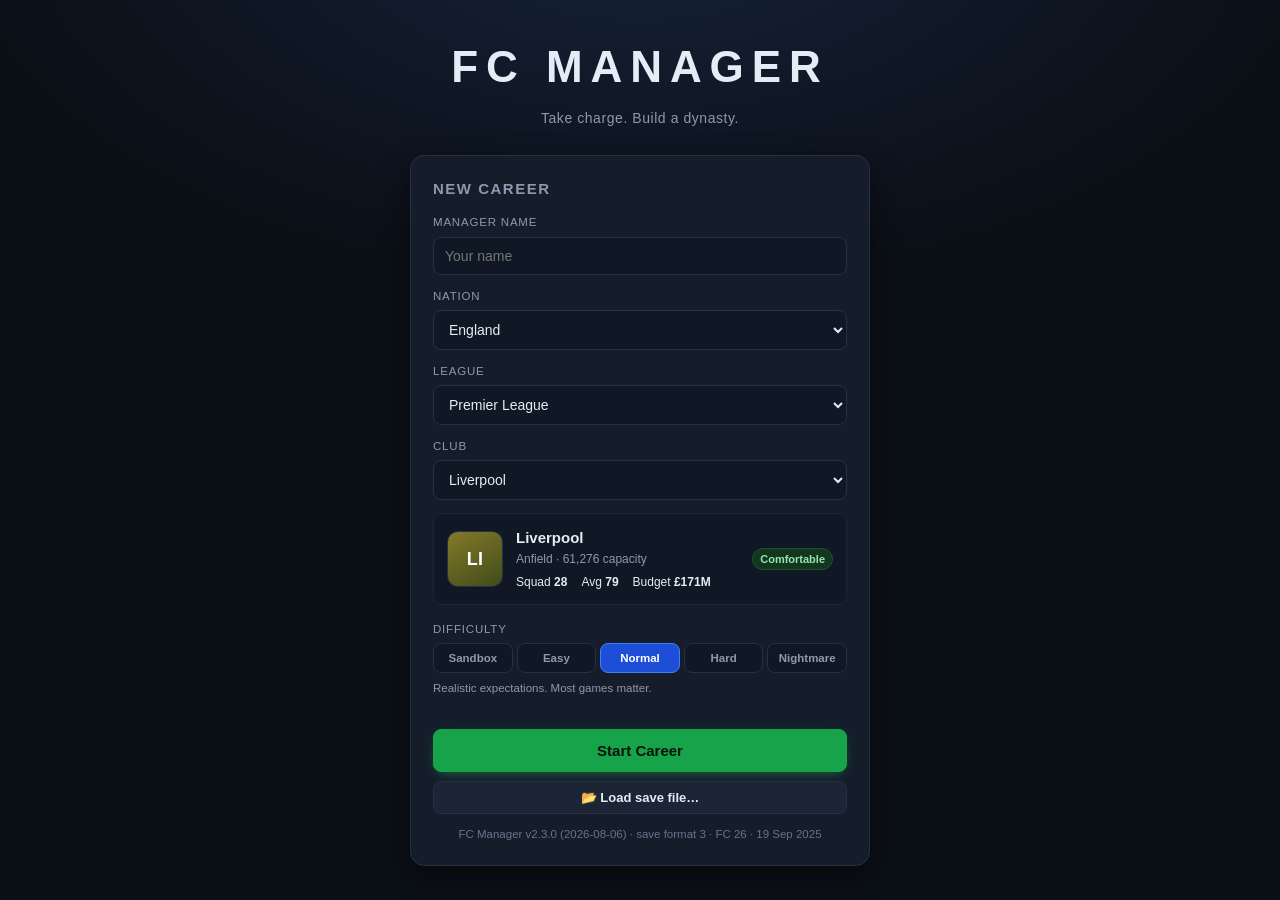
==== commit 86853a03: "Man management: promises with consequences, conversations, and the press A promise of game time was " ====
--- a/index.html
+++ b/index.html
@@ -138,6 +138,7 @@
    'js/engine/competitions.js', 'js/engine/transfers.js', 'js/engine/youth.js',
    'js/engine/difficulty.js', 'js/engine/finance.js',
    'js/engine/awards.js', 'js/engine/training.js', 'js/engine/morale.js',
+   'js/engine/manmgmt.js',
    'js/engine/nations.js', 'js/engine/international.js', 'js/engine/career.js',
    'js/engine/halloffame.js',
    'js/data/db-clubs.js', 'js/data/db-nations.js', 'js/data/db-names.js',
--- a/css/style.css
+++ b/css/style.css
@@ -1178,7 +1178,8 @@
 .group-name { font-size: 10.5px; text-transform: uppercase; letter-spacing: .08em;
   color: var(--text-mute); font-weight: 700; margin-bottom: 6px; }
 .group-row {
-  display: grid; grid-template-columns: 16px 1fr 22px 28px 24px;
+  /* pos · flag · nation · played · GD · points */
+  display: grid; grid-template-columns: 16px 17px 1fr 22px 28px 24px;
   gap: 5px; align-items: center; font-size: 12px; padding: 3px 4px; border-radius: 5px;
 }
 .group-row.through { background: color-mix(in srgb, var(--accent) 11%, transparent); }
@@ -1355,3 +1356,10 @@
   th, td { padding: 7px 5px; font-size: 12px; }
   .hide-xs { display: none !important; }
 }
+
+/* Press conference */
+.press-q {
+  background: var(--panel-2); border: 1px solid var(--line-soft);
+  border-radius: 10px; padding: 12px 13px;
+}
+.press-text { font-size: 14px; font-style: italic; color: var(--text); line-height: 1.5; }
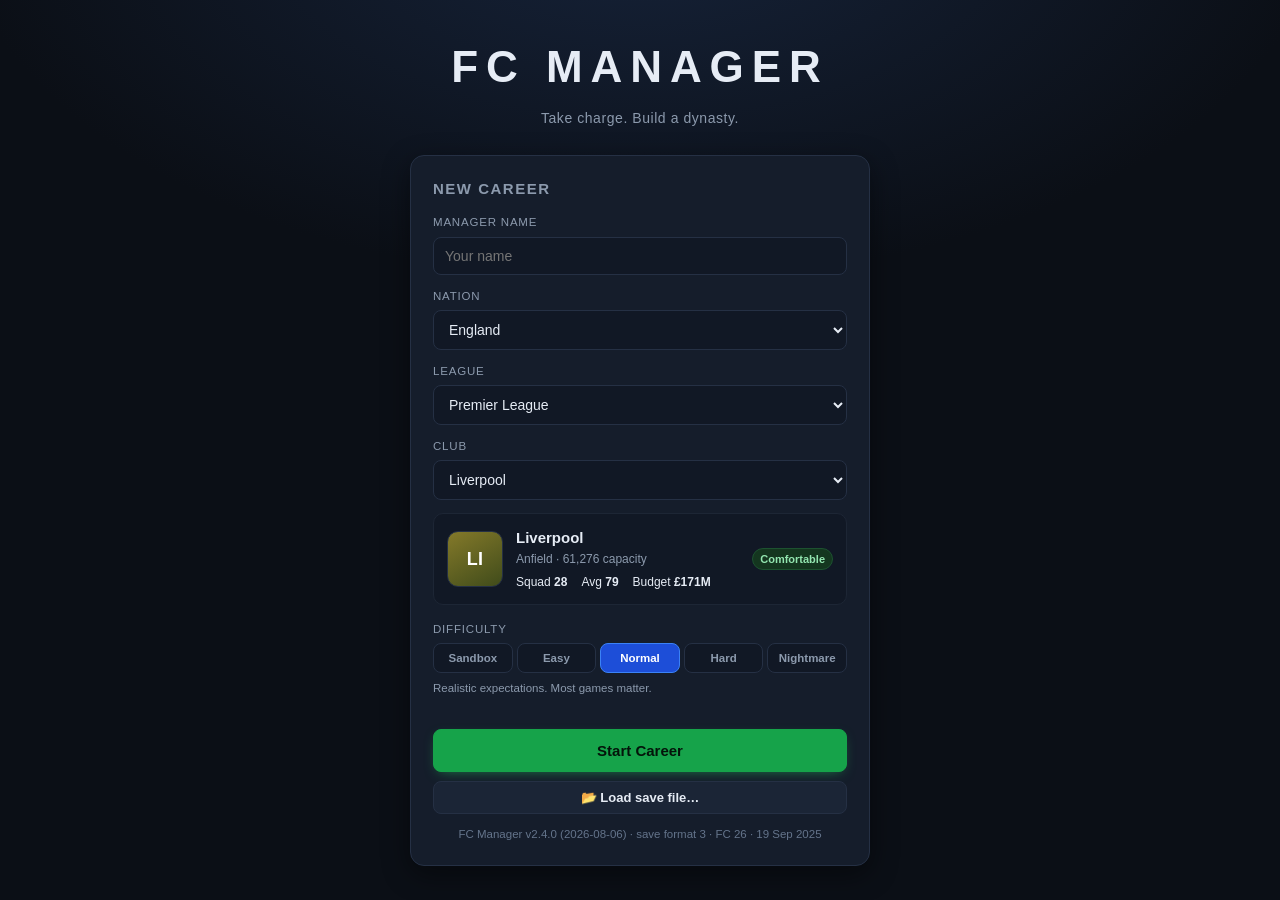
==== commit 03e17d40: "Club takeovers: new owners who rewrite the job Clubs now change hands over the summer, yours include" ====
--- a/index.html
+++ b/index.html
@@ -138,7 +138,7 @@
    'js/engine/competitions.js', 'js/engine/transfers.js', 'js/engine/youth.js',
    'js/engine/difficulty.js', 'js/engine/finance.js',
    'js/engine/awards.js', 'js/engine/training.js', 'js/engine/morale.js',
-   'js/engine/manmgmt.js',
+   'js/engine/manmgmt.js', 'js/engine/scouting.js', 'js/engine/owners.js',
    'js/engine/nations.js', 'js/engine/international.js', 'js/engine/career.js',
    'js/engine/halloffame.js',
    'js/data/db-clubs.js', 'js/data/db-nations.js', 'js/data/db-names.js',
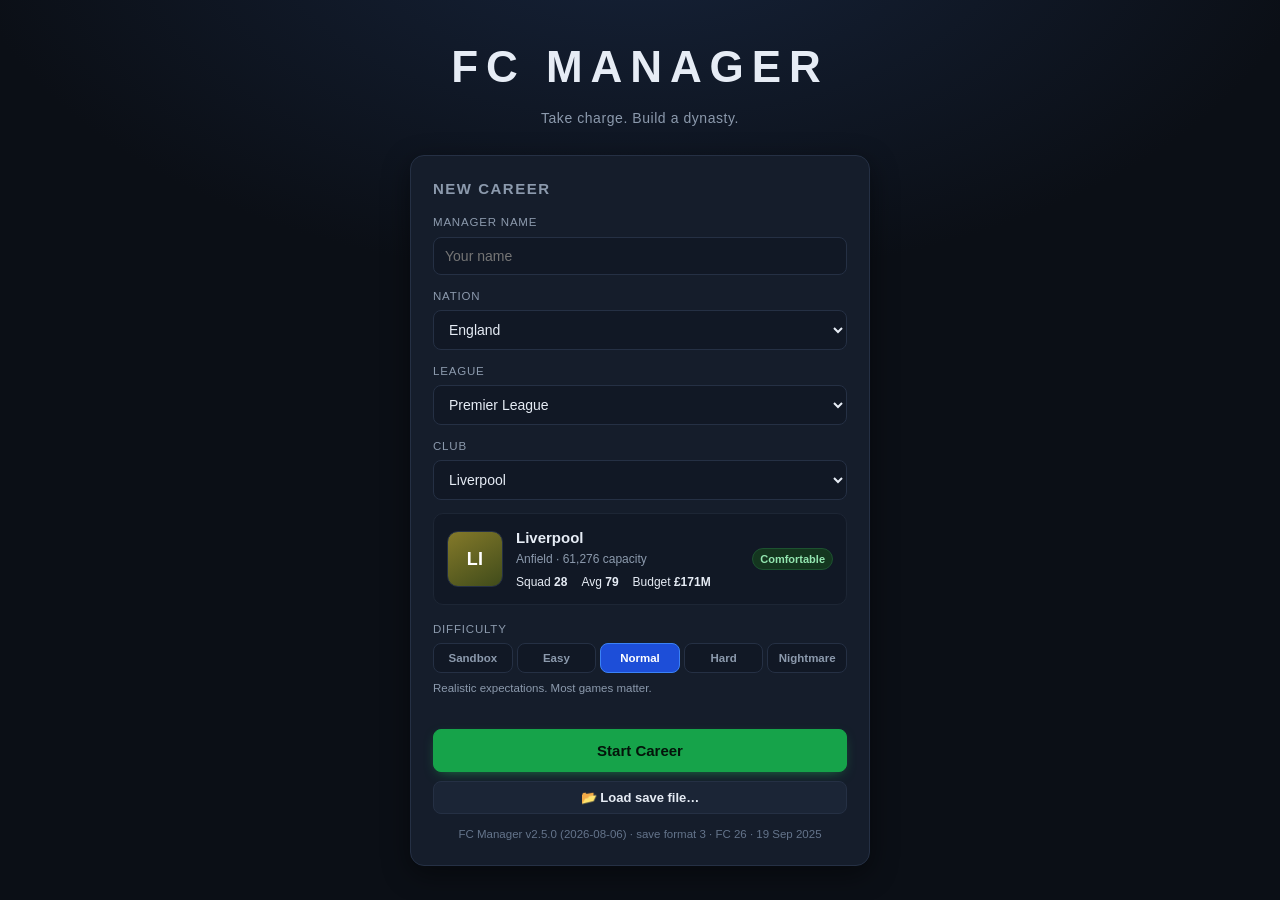
==== commit 3c418d5c: "Contracts, agents and the Bosman problem A contract running down was a quiet administrative event: t" ====
--- a/index.html
+++ b/index.html
@@ -138,7 +138,7 @@
    'js/engine/competitions.js', 'js/engine/transfers.js', 'js/engine/youth.js',
    'js/engine/difficulty.js', 'js/engine/finance.js',
    'js/engine/awards.js', 'js/engine/training.js', 'js/engine/morale.js',
-   'js/engine/manmgmt.js', 'js/engine/scouting.js', 'js/engine/owners.js',
+   'js/engine/manmgmt.js', 'js/engine/scouting.js', 'js/engine/owners.js', 'js/engine/contracts.js',
    'js/engine/nations.js', 'js/engine/international.js', 'js/engine/career.js',
    'js/engine/halloffame.js',
    'js/data/db-clubs.js', 'js/data/db-nations.js', 'js/data/db-names.js',
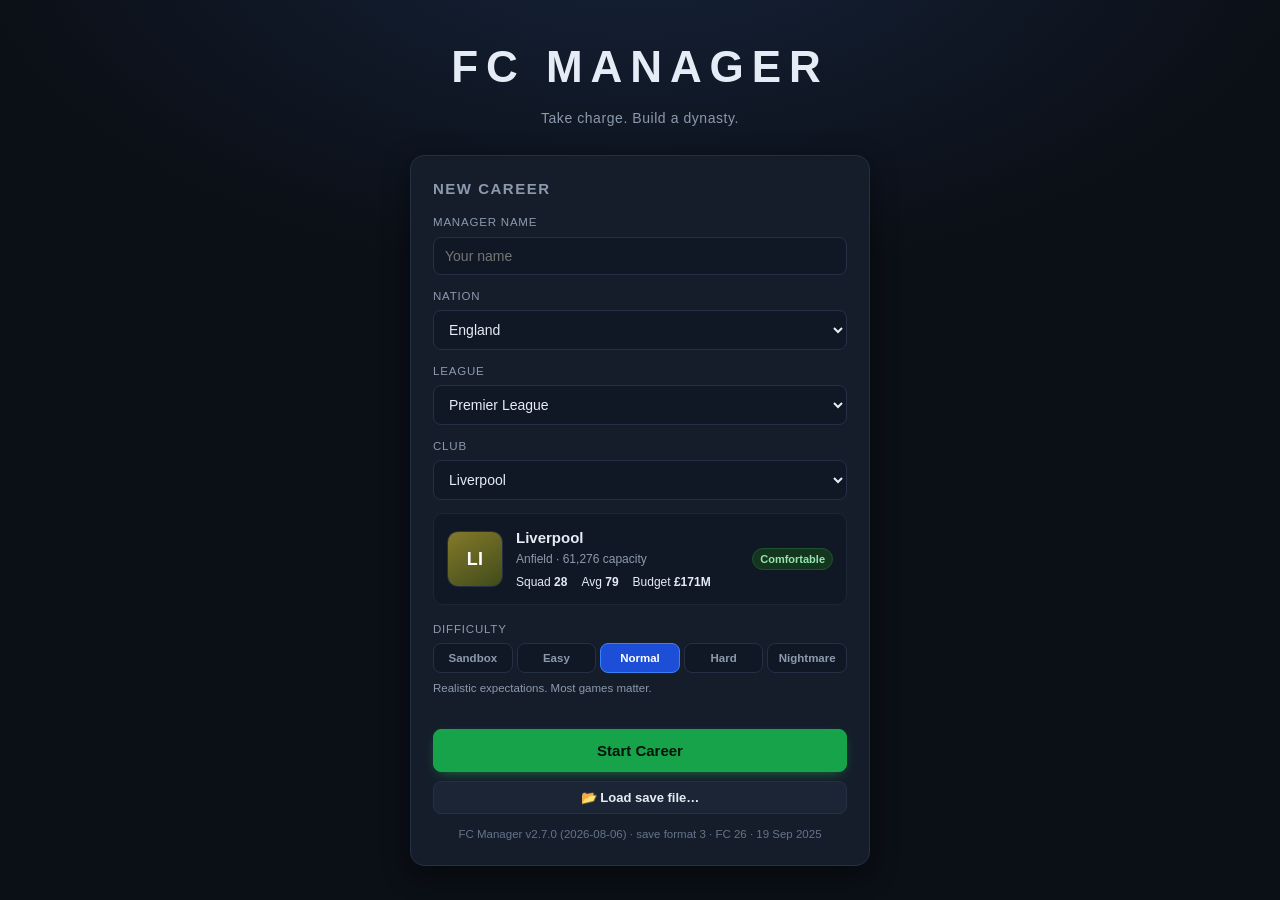
==== commit 65206ec8: "Rival managers, and derbies that form in play Every other club was run by nobody: jobs opened at ran" ====
--- a/index.html
+++ b/index.html
@@ -138,7 +138,7 @@
    'js/engine/competitions.js', 'js/engine/transfers.js', 'js/engine/youth.js',
    'js/engine/difficulty.js', 'js/engine/finance.js',
    'js/engine/awards.js', 'js/engine/training.js', 'js/engine/morale.js',
-   'js/engine/manmgmt.js', 'js/engine/scouting.js', 'js/engine/owners.js', 'js/engine/contracts.js',
+   'js/engine/manmgmt.js', 'js/engine/scouting.js', 'js/engine/owners.js', 'js/engine/contracts.js', 'js/engine/managers.js',
    'js/engine/nations.js', 'js/engine/international.js', 'js/engine/career.js',
    'js/engine/halloffame.js',
    'js/data/db-clubs.js', 'js/data/db-nations.js', 'js/data/db-names.js',
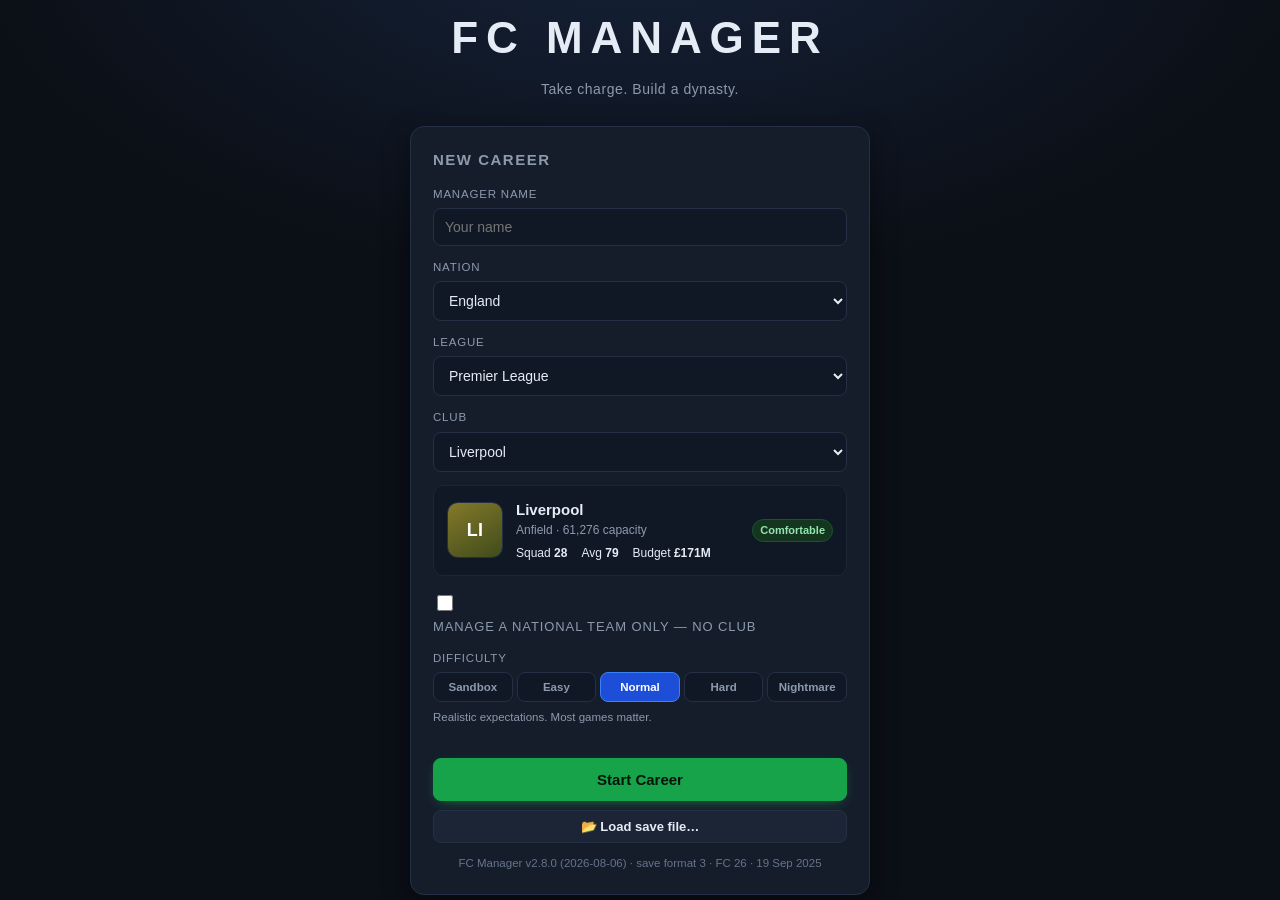
==== commit 993c019e: "Circular brackets, national-team careers, and the Europa League fix The Europa League still never re" ====
--- a/index.html
+++ b/index.html
@@ -61,6 +61,15 @@
     </label>
 
     <div id="club-preview" class="club-preview"></div>
+
+    <label class="fld fld-check">
+      <input type="checkbox" id="chk-national">
+      <span>Manage a national team only — no club</span>
+    </label>
+    <label class="fld hidden" id="fld-nation">
+      <span>Nation</span>
+      <select id="sel-nation"></select>
+    </label>
 
     <div class="fld">
       <span>Difficulty</span>
--- a/css/style.css
+++ b/css/style.css
@@ -1363,3 +1363,33 @@
   border-radius: 10px; padding: 12px 13px;
 }
 .press-text { font-size: 14px; font-style: italic; color: var(--text); line-height: 1.5; }
+
+/* ==========================================================================
+   Radial knockout bracket
+   ========================================================================== */
+.radial {
+  position: relative; margin: 4px auto 0;
+  aspect-ratio: 1 / 1; width: 100%; max-width: 660px;
+}
+.radial svg { position: absolute; inset: 0; width: 100%; height: 100%; }
+.radial-node {
+  position: absolute; transform: translate(-50%, -50%);
+  display: flex; flex-direction: column; align-items: center; gap: 2px;
+}
+.radial-node .badge { box-shadow: 0 2px 6px rgba(0,0,0,.45); }
+.radial-node.out .badge { opacity: .32; filter: grayscale(1); }
+.radial-node.mine .badge { outline: 2px solid var(--accent); outline-offset: 1px; }
+.radial-node .rn-score {
+  font: 700 10px/1 var(--mono); color: var(--text-dim);
+  background: var(--panel); border: 1px solid var(--line);
+  border-radius: 4px; padding: 1px 4px;
+}
+.radial-node.champ .badge { outline: 3px solid var(--gold); outline-offset: 2px; }
+.radial-line { stroke: var(--line); stroke-width: 1.5; fill: none; }
+.radial-line.won { stroke: color-mix(in srgb, var(--accent) 55%, transparent); }
+.radial-hint { text-align: center; font-size: 11px; color: var(--text-mute); margin-top: 6px; }
+@media (max-width: 560px) { .radial .badge { width: 26px; height: 26px; font-size: 9px; } }
+.fld-check { flex-direction: row; align-items: center; gap: 9px; cursor: pointer; }
+.fld-check input { width: 16px; height: 16px; flex: none; }
+.fld-check span { font-size: 13px; }
+.dim-fld { opacity: .45; }
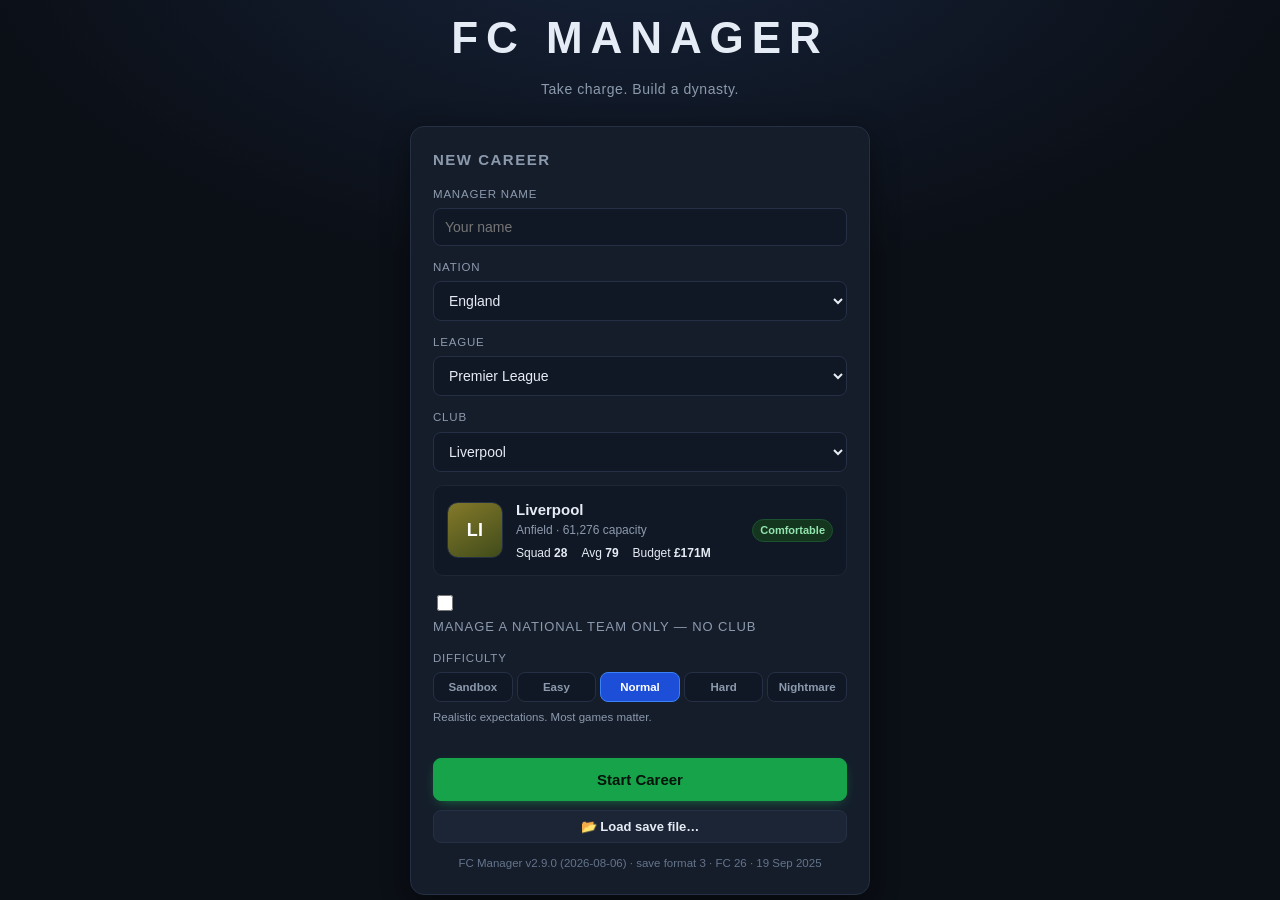
==== commit 4c51fbc8: "Club vision, fixture congestion, and a bracket-style toggle Club vision: the board now sets a multi-" ====
--- a/index.html
+++ b/index.html
@@ -147,7 +147,7 @@
    'js/engine/competitions.js', 'js/engine/transfers.js', 'js/engine/youth.js',
    'js/engine/difficulty.js', 'js/engine/finance.js',
    'js/engine/awards.js', 'js/engine/training.js', 'js/engine/morale.js',
-   'js/engine/manmgmt.js', 'js/engine/scouting.js', 'js/engine/owners.js', 'js/engine/contracts.js', 'js/engine/managers.js',
+   'js/engine/manmgmt.js', 'js/engine/scouting.js', 'js/engine/owners.js', 'js/engine/contracts.js', 'js/engine/managers.js', 'js/engine/congestion.js', 'js/engine/vision.js',
    'js/engine/nations.js', 'js/engine/international.js', 'js/engine/career.js',
    'js/engine/halloffame.js',
    'js/data/db-clubs.js', 'js/data/db-nations.js', 'js/data/db-names.js',
